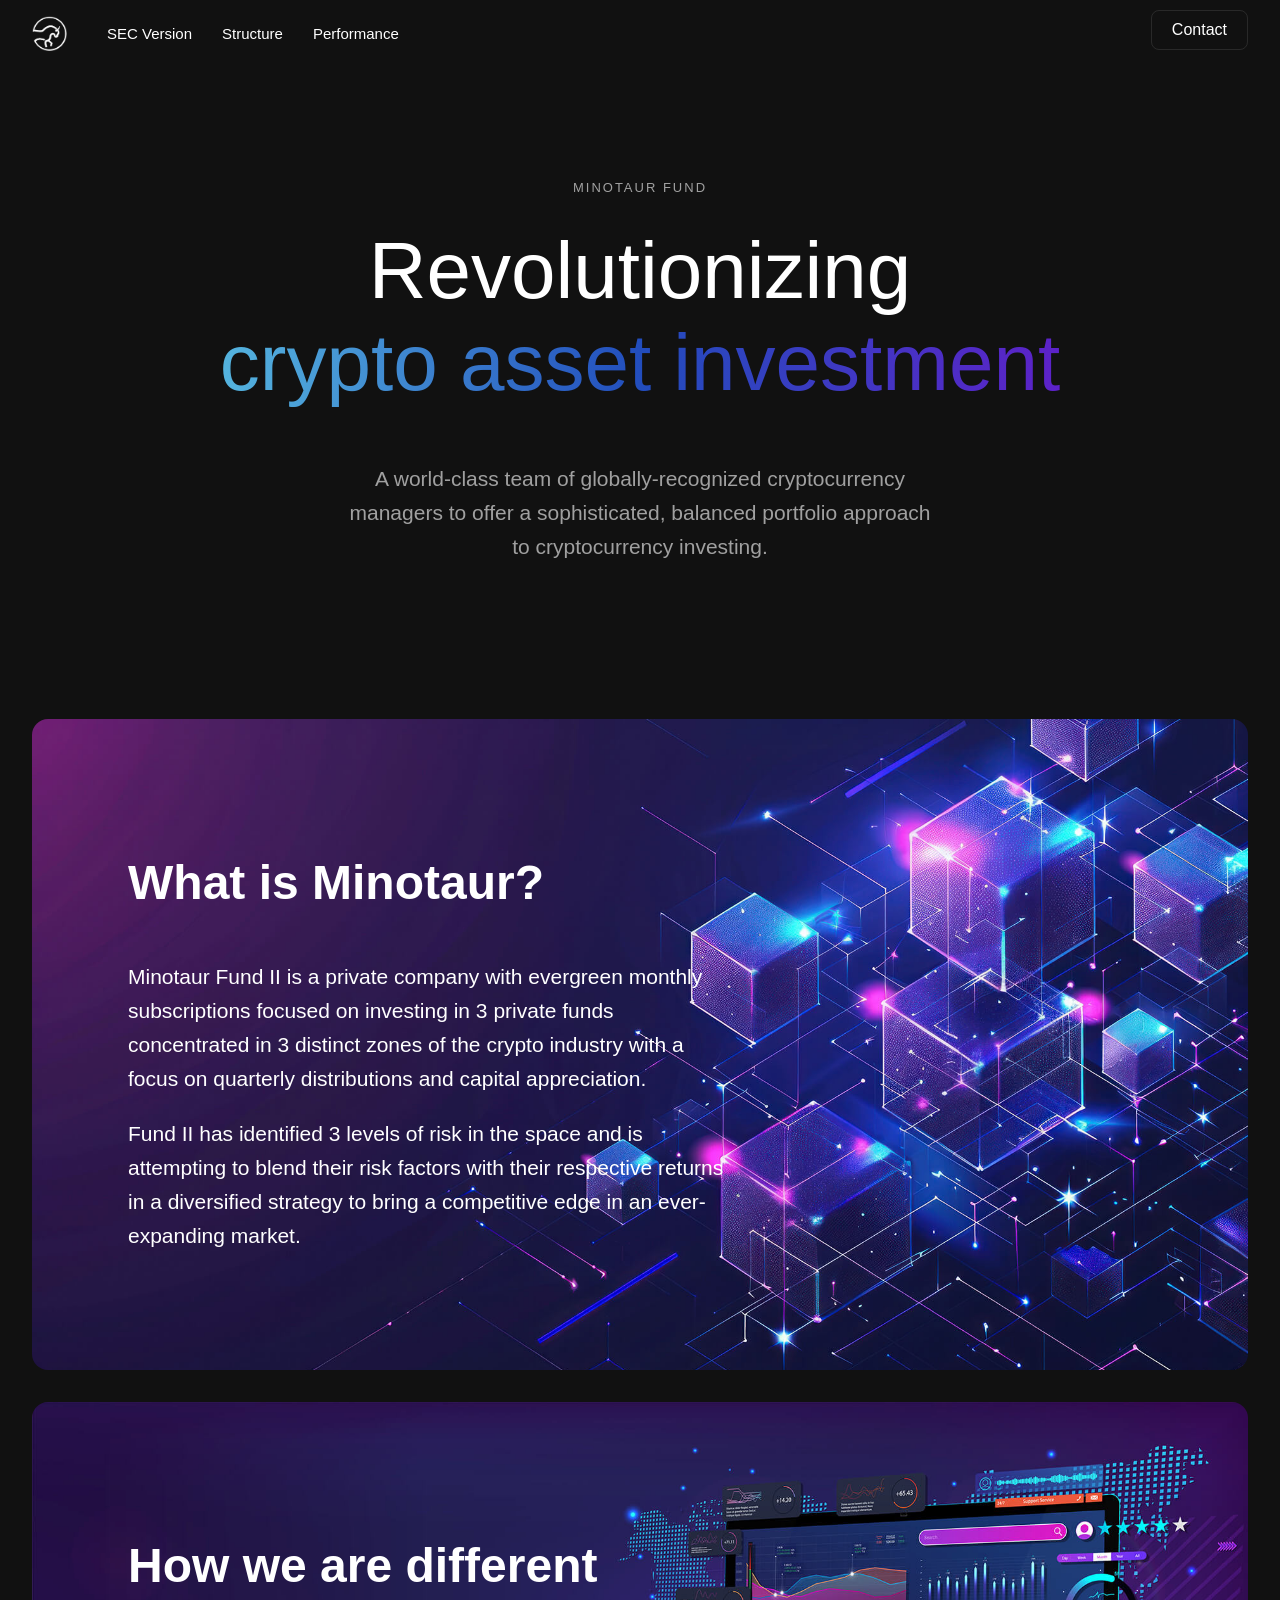
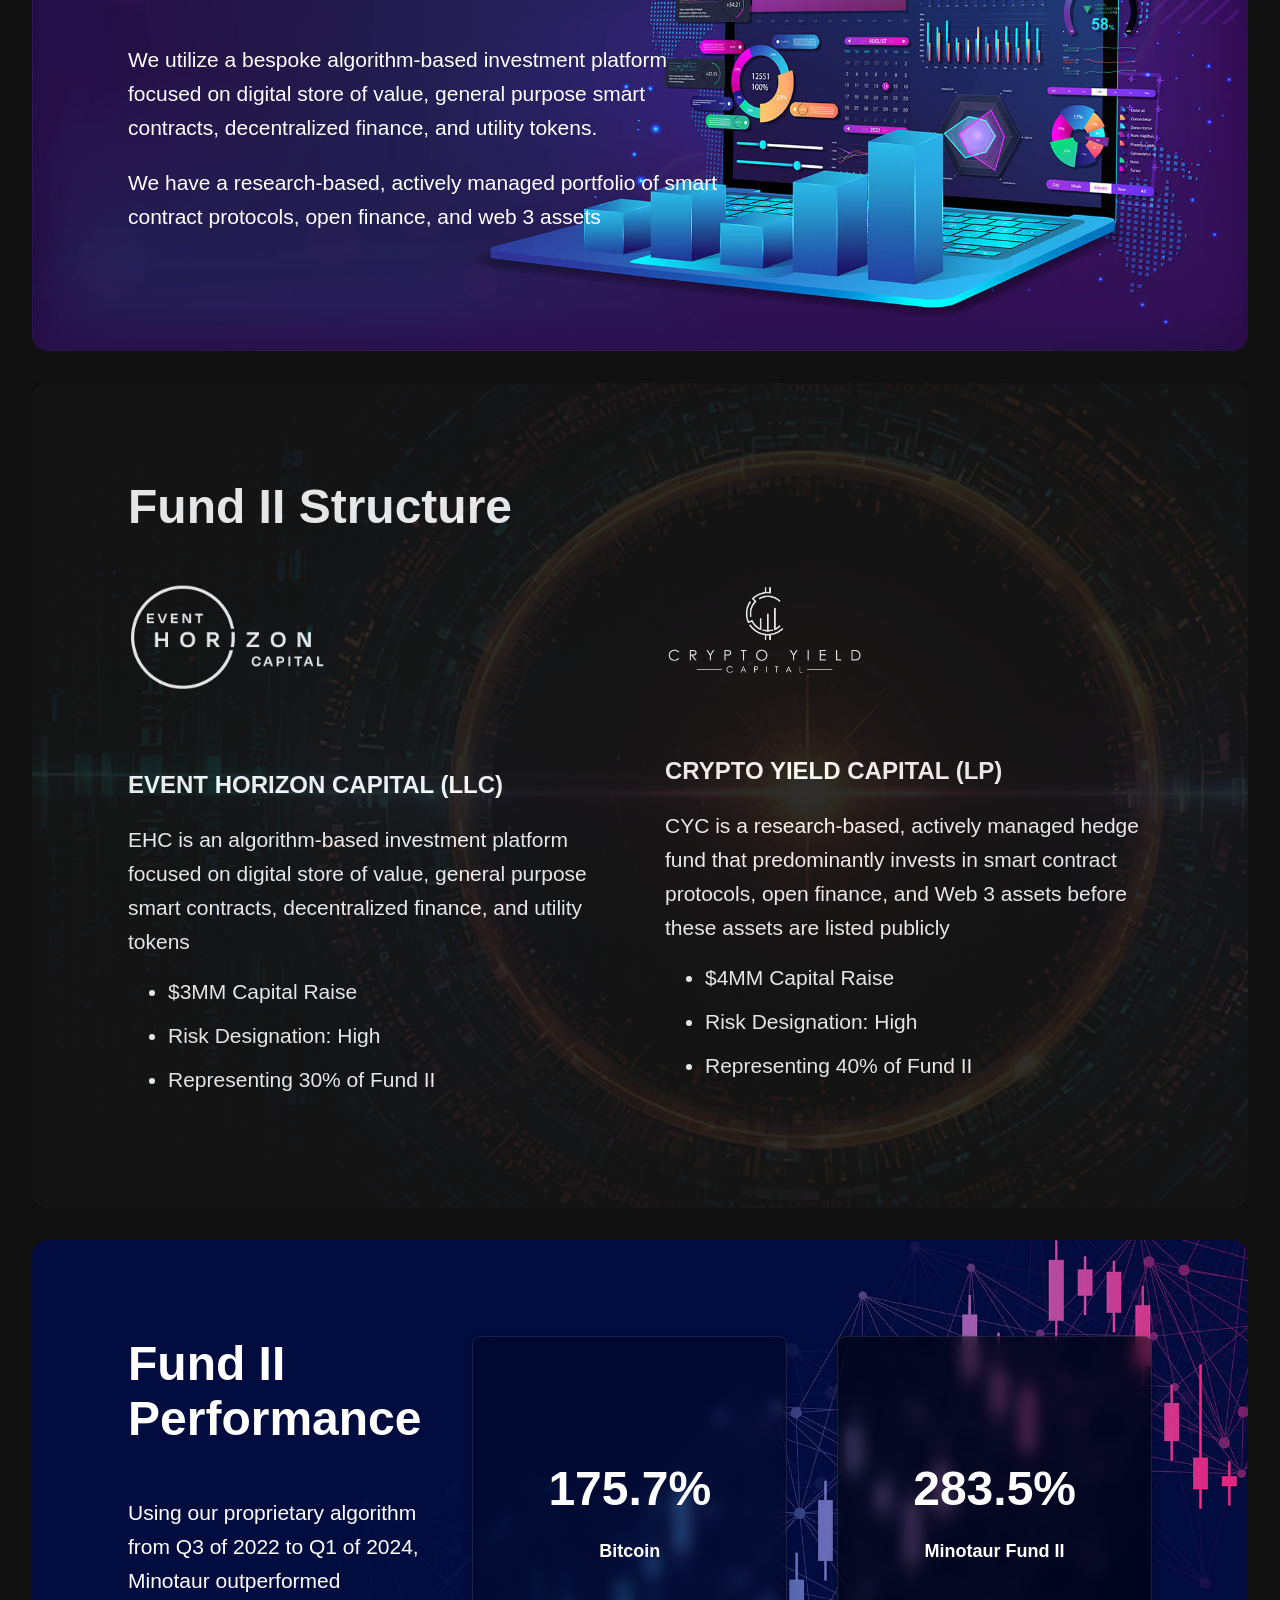
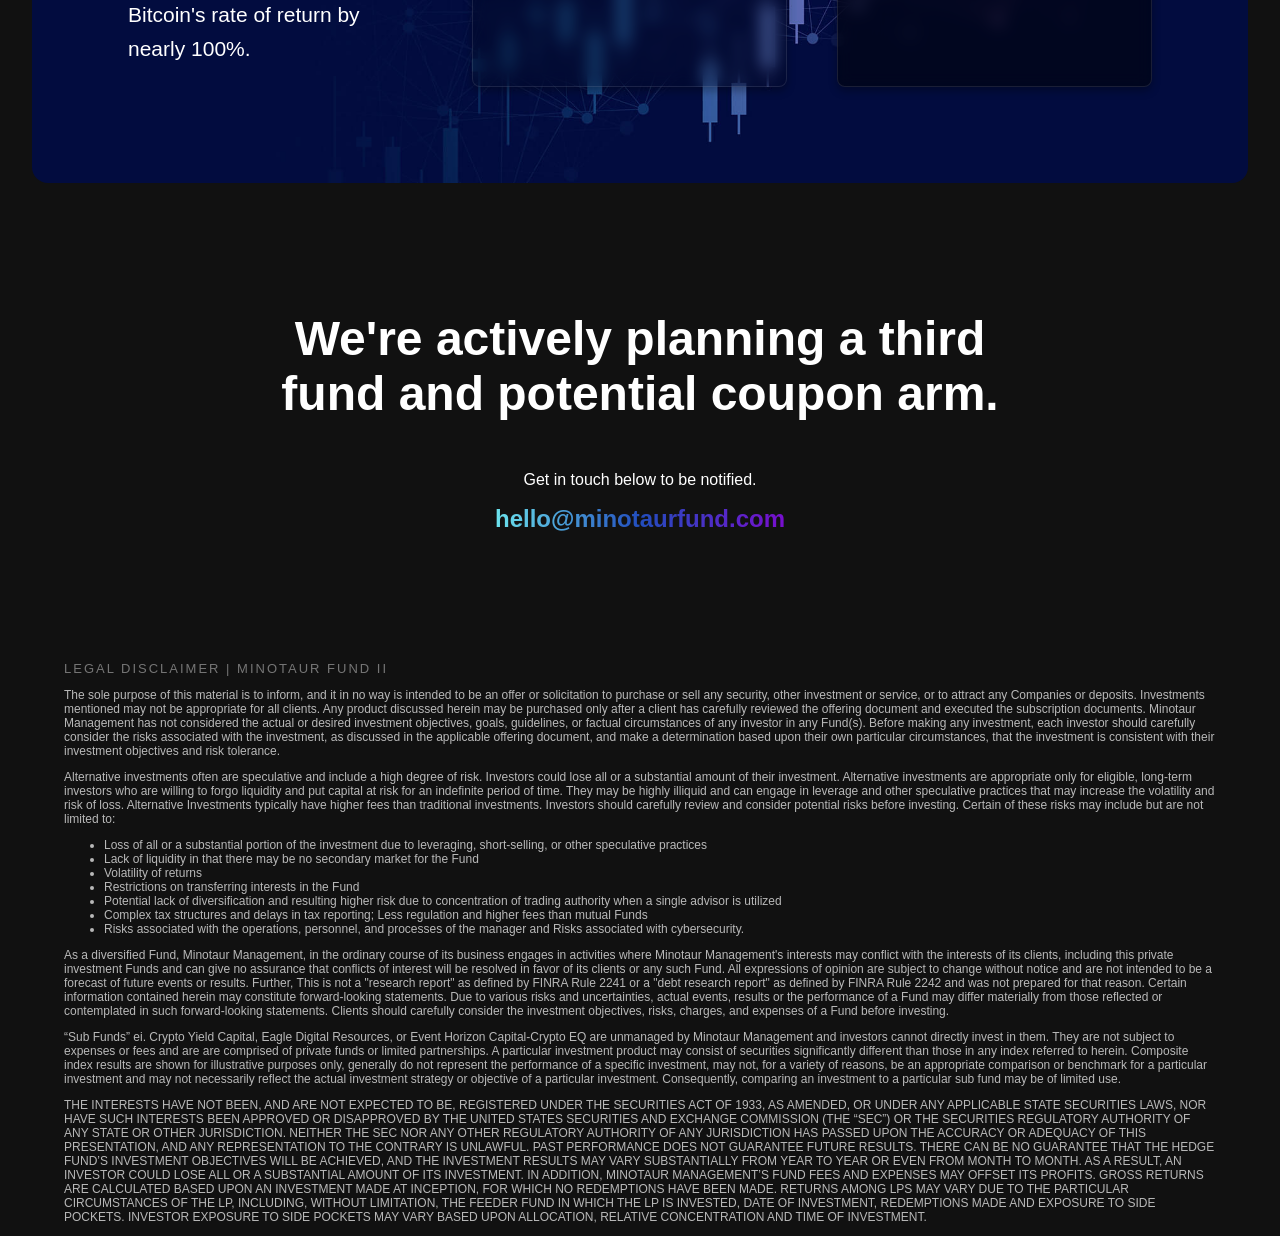
==== index.html @ 483be077 "mobile adjustments" ====
<!DOCTYPE html>
<html lang="en">
<head>
    <meta charset="UTF-8">
    <meta name="viewport" content="width=device-width, initial-scale=1.0">
    <title>Minotaur Fund - Revolutionizing Crypto Asset Investment</title>
    <meta name="description" content="A world-class team of globally-recognized cryptocurrency managers to offer a sophisticated, balanced portfolio approach to cryptocurrency investing.">
    <meta name="keywords" content="minotaur, crypto, investing">
    <meta property="og:title" content="Minotaur Fund II">
    <meta property="og:url" content="https://minotaurfund.com">
    <meta property="og:description" content="A world-class team of globally-recognized cryptocurrency managers to offer a sophisticated, balanced portfolio approach to cryptocurrency investing.">
    <meta property="og:type" content="website">
    
    <link rel="icon" type="image/x-icon" href="img/favicon.png">
    <link rel="stylesheet" href="index.css?v=1.4">
</head>
<body>
    <header>
        <div>
            <nav>
                <img src="img/minotaur-logo.png" alt="Minotaur Crypto Fund" />
                <a href="#" id="sec">SEC Version</a>
                <a href="#structure">Structure</a>
                <a href="#performance">Performance</a>
            </nav>
        </div>
        <div>
            <a class="btn" href="#contact">Contact</a>
        </div> 
    </header>

    <main>
        <div class="h5">Minotaur Fund</div>
        <h1 class="sec-hide">Revolutionizing <span class="grad-text">crypto asset investment</span></h1>
        <p>A world-class team of globally-recognized cryptocurrency managers to offer a sophisticated, balanced portfolio approach to cryptocurrency investing.</p>
    </main>

    <section class="fund box">

        <h2>What is Minotaur?</h2>
        <p>
            Minotaur Fund II is a private company with evergreen monthly subscriptions focused on investing in 3 private funds concentrated in 
            3 distinct zones of the crypto industry with a focus on quarterly distributions and capital appreciation. 
        </p>
        <p>
            Fund II has identified 3 
            levels of risk in the space and is attempting to blend their risk factors with their respective returns in a diversified strategy to 
            bring a competitive edge in an ever-expanding market. 
        </p>

    </section>

    <section class="different box">

        <h2>How we are different</h2>
        <p>
            We utilize a bespoke algorithm-based investment platform focused on digital store of value, general purpose smart contracts, decentralized finance, and utility tokens.
        </p>
        <p>
            We have a research-based, actively managed portfolio of smart contract protocols, open finance, and web 3 assets
        </p>

    </section>

    <a name="structure"></a>

    <section class="structure box">

        <div class="h2">
            Fund II Structure
        </div>

        <div class="grid">

            <blockquote class="horizon">
                <img src="img/event-horizon.png" />
                <h3>EVENT HORIZON CAPITAL (LLC)</h3>
                <p>EHC is an algorithm-based investment platform focused on digital store of value, general purpose smart contracts, decentralized finance, and utility tokens </p>
                <ul>
                    <li>$3MM Capital Raise</li>
                    <li>Risk Designation: High</li>
                    <li>Representing 30% of Fund II</li>
                </ul>
            </blockquote>

            <blockquote class="yield">
                <img src="img/crypto-yield.png" />
                <h3>CRYPTO YIELD CAPITAL (LP)</h3>
                <p>CYC is a research-based, actively managed hedge fund that predominantly invests in smart contract protocols, open finance, and Web 3 assets before these assets are listed publicly </p>
                <ul>
                    <li>$4MM Capital Raise</li>
                    <li>Risk Designation: High</li>
                    <li>Representing 40% of Fund II</li>
                </ul>
            </blockquote>

        </div>

    </section>

    <a name="performance"></a>

    <section class="performance box">

        <div class="flex">

            <div>
                 <div class="h2">Fund II Performance</div>
                <p>Using our proprietary algorithm from Q3 of 2022 to Q1 of 2024, Minotaur outperformed Bitcoin's rate of return by nearly 100%. </p>
            </div>

            <div class="stats">
                <div class="stat">
                    175.7%
                    <span>Bitcoin</span>
                </div>
                <div class="stat minotaur">
                    <strong>283.5%</strong>
                    <span>Minotaur Fund II</span>
                </div>
            </div>

        </div>
        
    </section>

    <a name="contact"></a>

    <section class="contact">
        <div class="h2">We're actively planning a third fund and potential coupon arm.</div>
        <p>Get in touch below to be notified.</p>
        <div class="h3"><span id="email" class="grad-text"></span></div>
    </section>

    <div class="legal">
        <div class="h5">LEGAL DISCLAIMER | MINOTAUR FUND II</div>

        
            <p>The sole purpose of this material is to inform, and it in no way is intended to be an offer or solicitation to purchase or sell any security, 
                other investment or service, or to attract any Companies or deposits. Investments mentioned may not be appropriate for all clients. Any product 
                discussed herein may be purchased only after a client has carefully reviewed the offering document and executed the subscription documents. Minotaur 
                Management has not considered the actual or desired investment objectives, goals, guidelines, or factual circumstances of any investor in any Fund(s). 
                Before making any investment, each investor should carefully consider the risks associated with the investment, as discussed in the applicable offering document, 
                and make a determination based upon their own particular circumstances, that the investment is consistent with their investment objectives and risk tolerance.
            </p>

            <p>Alternative investments often are speculative and include a high degree of risk. Investors could lose all or a substantial amount of their investment. 
                Alternative investments are appropriate only for eligible, long-term investors who are willing to forgo liquidity and put capital at risk for an indefinite 
                period of time. They may be highly illiquid and can engage in leverage and other speculative practices that may increase the volatility and risk of loss. 
                Alternative Investments typically have higher fees than traditional investments. Investors should carefully review and consider potential risks before investing. 
                Certain of these risks may include but are not limited to:
            </p>

            <ul>
                <li>Loss of all or a substantial portion of the investment due to leveraging, short-selling, or other speculative practices</li>
                <li>Lack of liquidity in that there may be no secondary market for the Fund </li>
                <li>Volatility of returns</li>
                <li>Restrictions on transferring interests in the Fund</li>
                <li>Potential lack of diversification and resulting higher risk due to concentration of trading authority when a single advisor is utilized</li>
                <li>Complex tax structures and delays in tax reporting; Less regulation and higher fees than mutual Funds </li>
                <li>Risks associated with the operations, personnel, and processes of the manager and Risks associated with cybersecurity.</li>
            </ul>

            <p>
                As a diversified Fund, Minotaur Management, in the ordinary course of its business engages in activities where Minotaur Management's interests may conflict with the interests of its clients, including this private investment Funds and can give no assurance that conflicts of interest will be resolved in favor of its clients or any such Fund.
                All expressions of opinion are subject to change without notice and are not intended to be a forecast of future events or results. Further, This is not a "research report" as defined by FINRA Rule 2241 or a "debt research report" as defined by FINRA Rule 2242 and was not prepared for that reason. 
                Certain information contained herein may constitute forward-looking statements. Due to various risks and uncertainties, actual events, results or the performance of a Fund may differ materially from those reflected or contemplated in such forward-looking statements. Clients should carefully consider the investment objectives, risks, charges, and expenses of a Fund before investing.
            </p>

            <p>
                “Sub Funds” ei. Crypto Yield Capital, Eagle Digital Resources, or Event Horizon Capital-Crypto EQ are unmanaged by Minotaur Management and investors cannot directly 
                invest in them. They are not subject to expenses or fees and are are comprised of private funds or limited partnerships. A particular investment product may consist 
                of securities significantly different than those in any index referred to herein. Composite index results are shown for illustrative purposes only, generally do not 
                represent the performance of a specific investment, may not, for a variety of reasons, be an appropriate comparison or benchmark for a particular investment and may 
                not necessarily reflect the actual investment strategy or objective of a particular investment. Consequently, comparing an investment to a particular sub fund may be 
                of limited use.
            </p>

            <p>
                THE INTERESTS HAVE NOT BEEN, AND ARE NOT EXPECTED TO BE, REGISTERED UNDER THE SECURITIES ACT OF 1933, AS AMENDED, OR UNDER ANY APPLICABLE STATE SECURITIES LAWS, NOR HAVE SUCH INTERESTS BEEN APPROVED OR DISAPPROVED BY THE UNITED STATES SECURITIES AND EXCHANGE COMMISSION (THE “SEC”) OR THE SECURITIES REGULATORY AUTHORITY OF ANY STATE OR OTHER JURISDICTION. NEITHER THE SEC NOR ANY OTHER REGULATORY AUTHORITY OF ANY JURISDICTION HAS PASSED UPON THE ACCURACY OR ADEQUACY OF THIS PRESENTATION, AND ANY REPRESENTATION TO THE CONTRARY IS UNLAWFUL. 
    PAST PERFORMANCE DOES NOT GUARANTEE FUTURE RESULTS. THERE CAN BE NO GUARANTEE THAT THE HEDGE FUND’S INVESTMENT OBJECTIVES WILL BE ACHIEVED, AND THE INVESTMENT RESULTS MAY VARY SUBSTANTIALLY FROM YEAR TO YEAR OR EVEN FROM MONTH TO MONTH. AS A RESULT, AN INVESTOR COULD LOSE ALL OR A SUBSTANTIAL AMOUNT OF ITS INVESTMENT. IN ADDITION, MINOTAUR MANAGEMENT’S FUND FEES AND EXPENSES MAY OFFSET ITS PROFITS. GROSS RETURNS ARE CALCULATED BASED UPON AN INVESTMENT MADE AT INCEPTION, FOR WHICH NO REDEMPTIONS HAVE BEEN MADE. RETURNS AMONG LPS MAY VARY DUE TO THE PARTICULAR CIRCUMSTANCES OF THE LP, INCLUDING, WITHOUT LIMITATION, THE FEEDER FUND IN WHICH THE LP IS INVESTED, DATE OF INVESTMENT, REDEMPTIONS MADE AND EXPOSURE TO SIDE POCKETS. INVESTOR EXPOSURE TO SIDE POCKETS MAY VARY BASED UPON ALLOCATION, RELATIVE CONCENTRATION AND TIME OF INVESTMENT. 
            </p>


    </div>

<script>
    const u = "hello";
    const d = "minotaurfund";
    const tld = ".com"
    const email = `${u}@${d}${tld}`;
    const emailElement = document.getElementById("email");
    const mailtoLink = document.createElement("a");
    mailtoLink.href = `mailto:${email}`;
    mailtoLink.textContent = email;
    emailElement.appendChild(mailtoLink);

    function loadCSS(filename) {
        const link = document.createElement('link');
        link.rel = 'stylesheet';
        link.type = 'text/css';
        link.href = filename;
        document.head.appendChild(link);
        console.log(`CSS file "${filename}" loaded.`);
    }

    // Attach the function to the link click event
    document.getElementById('sec').addEventListener('click', function(event) {
        event.preventDefault();
        loadCSS('sec.css');
    });

</script>

</body>
</html>
---- index.css ----
html, body {
    overflow-x: hidden;
    padding: 0;
    margin: 0;
    scroll-behavior: smooth;
}

body {
    background: #111;
    font-family: sans-serif;
    font-optical-sizing: auto;
    color: white;
    font-weight: 200;
    transition: all .5s ease-in-out;
}

.sec-hide {
    height: auto;
    transition: all .5s ease-in-out;
}

h1, .h1 {
    font-size: 80px;
    line-height: normal;
}

h2, .h2 {
    font-size: 48px;
    line-height: normal;
    font-weight: bold;
    margin-bottom: 50px;
}

h3, .h3 {
    font-size: 24px;
}

h5, .h5 {
    font-size: 13px;
    text-transform: uppercase;
    letter-spacing: 2px;
    margin-bottom: 10px;
    opacity: .6;
}

a {
    color: white;
}

.grad-text {
    background: -webkit-linear-gradient(180deg, #780ece, #224dbd, #6ce4ee);
    -webkit-background-clip: text;
    -webkit-text-fill-color: transparent;
    overflow: visible;
}

.container {
    max-width: 1200px;
    margin: 0 auto;
}

.box {
    padding: 7.5%;
    background: rgb(23, 23, 23);
    border-radius: 16px;
    margin: 2.5%;
}

.box p {
    font-size: 21px;
    line-height: 34px;
    max-width: 600px;
}

.btn {
    display: inline-block;
    padding: 10px 20px !important;
    border: 1px solid rgba(255,255,255,.1);
    color: white;
    text-decoration: none;
    border-radius: 8px;
    transition: all .5s ease-in-out;
}

.btn:hover {
    background: rgba(0,0,0,.2);
    border: 1px solid rgba(255,255,255,.3)
}

header {
    text-align: center;
    padding: 10px 0 0;
    margin: 0 2.5%;
}

header nav {
    display: flex;
    align-items: center;
    font-size: 15px;
}

header img {
    position: relative;
    width: 35px;
    height: 35px;
    vertical-align: middle;
    margin-right: 25px;
}

header {
    display: flex;
    justify-content: space-between;
}

header a {
    text-decoration: none;
    display: inline-block;
    padding: 15px;
}

/* main */

main {
    padding: 0 25px;
    min-height: 70vh;
    text-align: center;
    display: flex;
    flex-direction: column;
    justify-content: center;
}

main h1 {
    margin-top: 20px;
    font-weight: 200;
    animation: reduceLetterSpacing 2s ease-in forwards;
}

@keyframes reduceLetterSpacing {
  from {
    opacity: 0;
    letter-spacing: 3px; /* Start with wide spacing */
  }
  to {
    opacity: 1;
    letter-spacing: normal; /* End with normal spacing */
  }
}

main h1 span {
    display: block;
    font-weight: 400;
}

main p {
    max-width: 600px;
    margin: 0 auto;
    font-size: 21px;
    line-height: 34px;
    opacity: .6;
}

.fund.box {
    background: url(img/minotaur-crypto.jpg) no-repeat top left;
    background-size: cover;
}

.different.box {
    background: url(img/platform.jpg) no-repeat top left;
    background-size: cover;
}

.structure {
    position: relative;
}

.structure:after {
    content: '';
    display: block;
    opacity: .1;
    position: absolute;
    left: 0;
    top: 0;
    width: 100%;
    height: 100%;
    background: url(img/horizon.jpg) no-repeat top left;
    background-size: cover;
    z-index: 0;
}

.structure .grid {
    display: grid;
    gap: 50px;
    grid-template-columns: 1fr 1fr;
}

.structure ul li {
    font-size: 21px;
    margin-bottom: 20px;
}

.structure img {
    width: 200px;
    height: auto;
    margin-bottom: 50px;
}

blockquote {
    padding: 0;
    margin: 0;
}

.performance.box {
    background: url(img/graph.jpg) no-repeat top left;
    background-size: cover;
}

.performance .flex {
    display: flex;
    gap: 50px;
    justify-content: space-between;
}

.performance .stats {
    display: flex;
    gap: 50px;
}

.performance .stat {
    font-size: 48px;
    font-weight: bold;
    text-align: center;
    backdrop-filter: blur(8px);
    background: rgba(0,0,0,.2);
    border-radius: 8px;
    border: 1px solid rgba(255,255,255,.1);
    box-shadow: 0 4px 8px rgba(0,0,0,.3);
    display: flex;
    flex-direction: column;
    padding: 25px 75px;
    justify-content: center;
    align-items: center;
}

.performance .stat.minotaur {
    background: rgba(0,0,0,.5);
}

.performance .stat span {
    display: block;
    font-size: 18px;
    margin-top: 25px;
}

thead {
    background: rgba(255,255,255,.2);
    font-size: 12px;
}

td {
    padding-bottom: 5px !important;
}

tr.fund td {
    background: #f6d686;
    color: black;
}

tr.mino td {
    background: #f5c243;
    color: black;
    font-weight: bold;
}

.contact {
    max-width: 800px;
    margin: 10% auto;
    text-align: center;
}

.contact a {
    text-decoration: none;
    font-weight: bold;
}

.legal {
    font-size: 12px;
    margin: 0 5%;
    opacity: .7;
}

@media (max-width: 1000px) {
    h2, .h2 {
        font-size: 32px;
        margin-bottom: 25px;
    }
    .box p, .box p {
        font-size: 18px;
        line-height: 26px;
    }
    header {
        margin: 0 15px;
    }
    header img {
        margin-right: 15px;
    }
    nav a {
        display: none;
    }
    nav a#sec {
        display: inline-block;
    }
    main h1 {
        font-size: 48px;
        line-height: 50px;
    }
    main p {
        font-size: 17px;
        line-height: 24px;;
    }
    .box {
        background-position: 30% center !important;
    }
    .box h2 {
        margin-top: 10px;
    }
    .structure .grid {
        gap: 50px;
        grid-template-columns: 1fr;
    }
    .structure img {
        margin-bottom: 25px;
        width: 150px;
    }
    .structure ul li {
        font-size: 16px;
        margin-bottom: 15px;
    }
    .performance .flex {
        flex-direction: column;
    }
    .performance .flex .stats {
        flex-direction: column;
    }
    .legal {
        margin-top: 100px;
    }
}
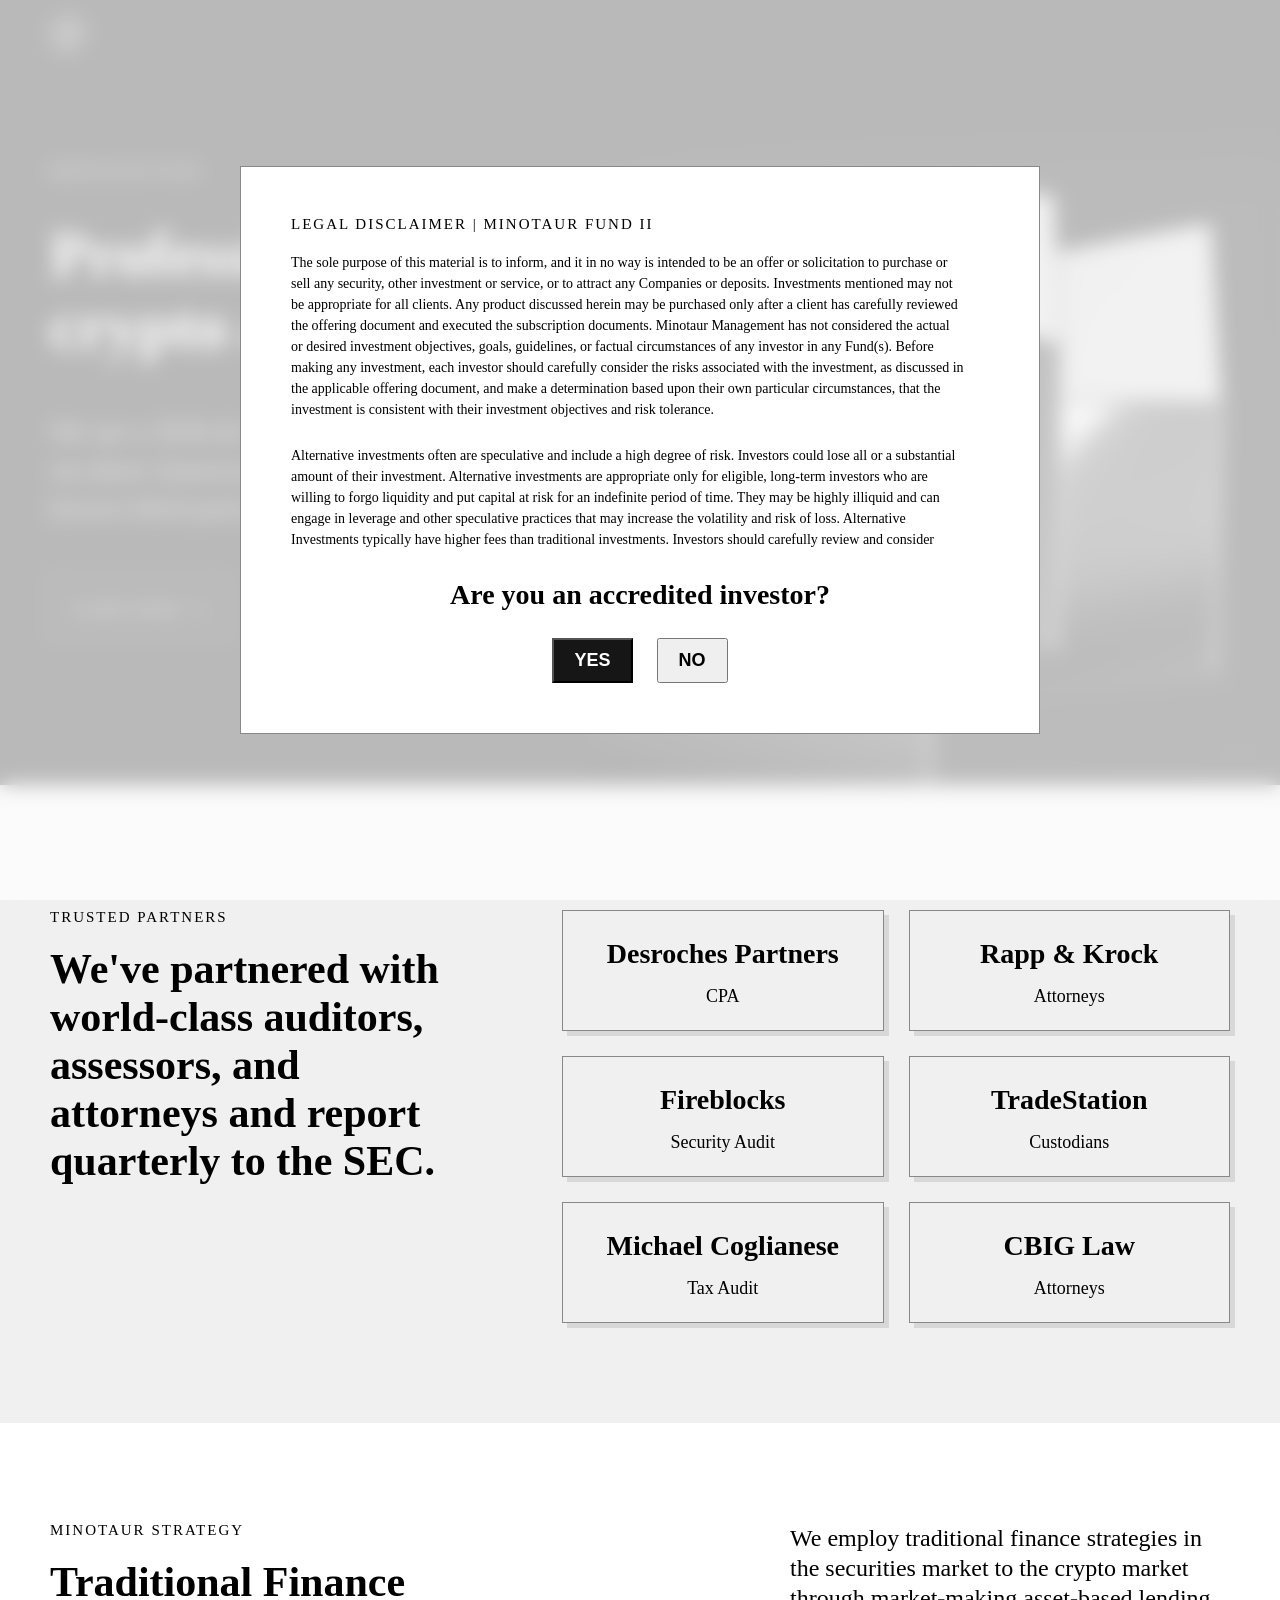
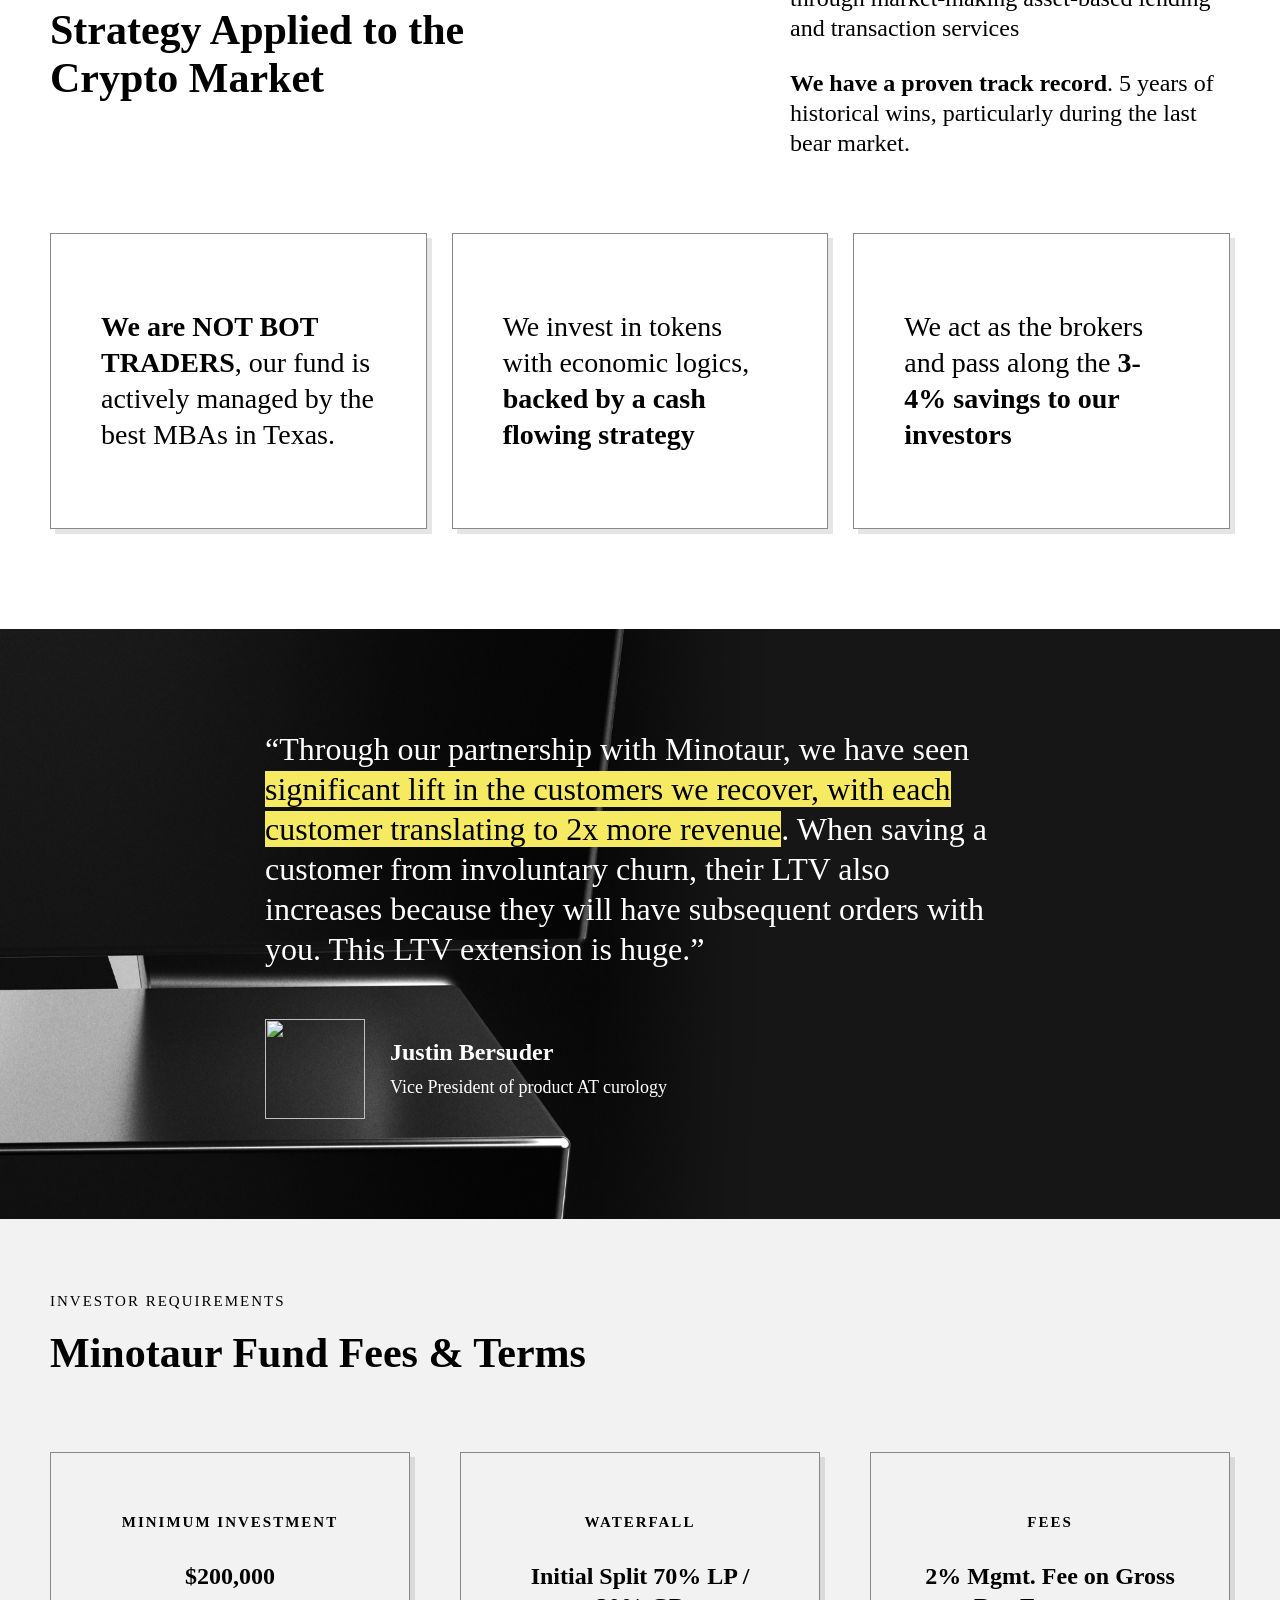
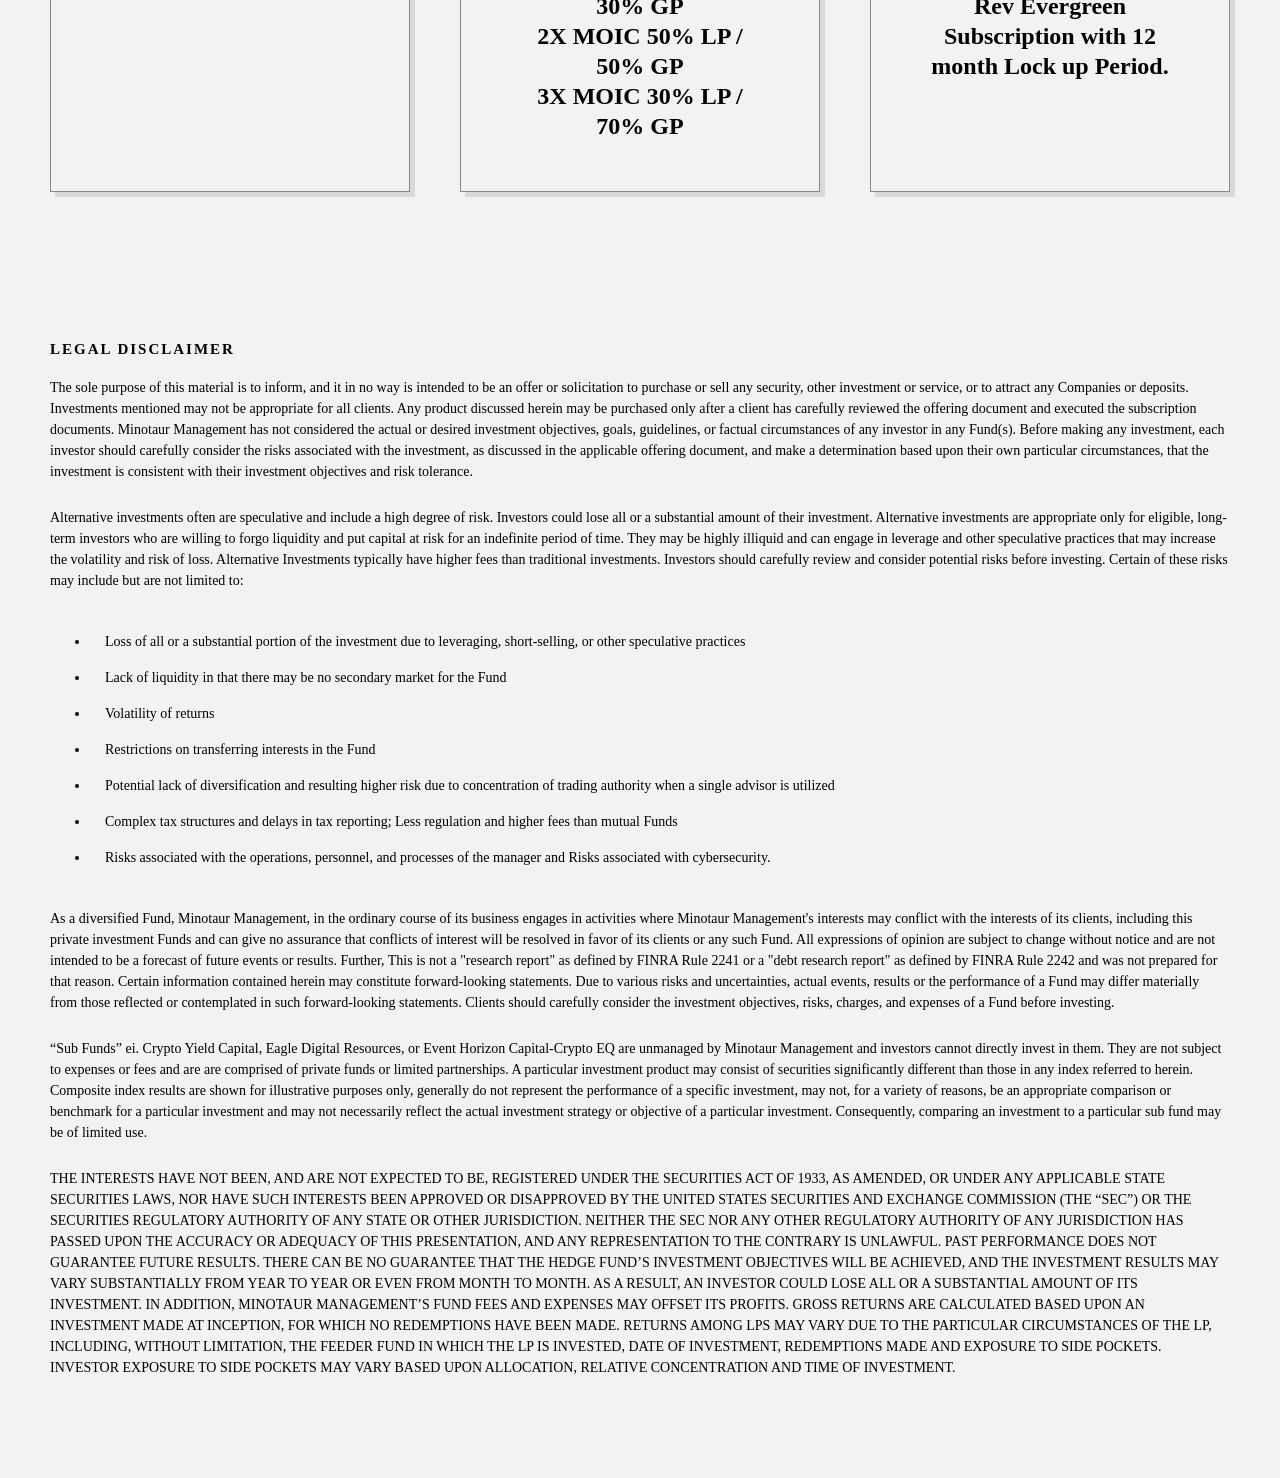
==== commit 912650d3: "updated more sophisticated version" ====
--- a/index.html
+++ b/index.html
@@ -1,5 +1,5 @@
 <!DOCTYPE html>
-<html lang="en">
+<html lang="en" id="html">
 <head>
     <meta charset="UTF-8">
     <meta name="viewport" content="width=device-width, initial-scale=1.0">
@@ -12,205 +12,271 @@
     <meta property="og:type" content="website">
     
     <link rel="icon" type="image/x-icon" href="img/favicon.png">
-    <link rel="stylesheet" href="index.css?v=1.4">
+    <link rel="stylesheet" href="css/index.css?v=1.4">
 </head>
 <body>
+
+    <div id="modal">
+        <div class="container">
+            <div class="h5">LEGAL DISCLAIMER | MINOTAUR FUND II</div>
+
+            <div class="legal">
+                   
+                <p>The sole purpose of this material is to inform, and it in no way is intended to be an offer or solicitation to purchase or sell any security, 
+                    other investment or service, or to attract any Companies or deposits. Investments mentioned may not be appropriate for all clients. Any product 
+                    discussed herein may be purchased only after a client has carefully reviewed the offering document and executed the subscription documents. Minotaur 
+                    Management has not considered the actual or desired investment objectives, goals, guidelines, or factual circumstances of any investor in any Fund(s). 
+                    Before making any investment, each investor should carefully consider the risks associated with the investment, as discussed in the applicable offering document, 
+                    and make a determination based upon their own particular circumstances, that the investment is consistent with their investment objectives and risk tolerance.
+                </p>
+
+                <p>Alternative investments often are speculative and include a high degree of risk. Investors could lose all or a substantial amount of their investment. 
+                    Alternative investments are appropriate only for eligible, long-term investors who are willing to forgo liquidity and put capital at risk for an indefinite 
+                    period of time. They may be highly illiquid and can engage in leverage and other speculative practices that may increase the volatility and risk of loss. 
+                    Alternative Investments typically have higher fees than traditional investments. Investors should carefully review and consider potential risks before investing. 
+                    Certain of these risks may include but are not limited to:
+                </p>
+
+                <ul>
+                    <li>Loss of all or a substantial portion of the investment due to leveraging, short-selling, or other speculative practices</li>
+                    <li>Lack of liquidity in that there may be no secondary market for the Fund </li>
+                    <li>Volatility of returns</li>
+                    <li>Restrictions on transferring interests in the Fund</li>
+                    <li>Potential lack of diversification and resulting higher risk due to concentration of trading authority when a single advisor is utilized</li>
+                    <li>Complex tax structures and delays in tax reporting; Less regulation and higher fees than mutual Funds </li>
+                    <li>Risks associated with the operations, personnel, and processes of the manager and Risks associated with cybersecurity.</li>
+                </ul>
+
+                <p>
+                    As a diversified Fund, Minotaur Management, in the ordinary course of its business engages in activities where Minotaur Management's interests may conflict with the interests of its clients, including this private investment Funds and can give no assurance that conflicts of interest will be resolved in favor of its clients or any such Fund.
+                    All expressions of opinion are subject to change without notice and are not intended to be a forecast of future events or results. Further, This is not a "research report" as defined by FINRA Rule 2241 or a "debt research report" as defined by FINRA Rule 2242 and was not prepared for that reason. 
+                    Certain information contained herein may constitute forward-looking statements. Due to various risks and uncertainties, actual events, results or the performance of a Fund may differ materially from those reflected or contemplated in such forward-looking statements. Clients should carefully consider the investment objectives, risks, charges, and expenses of a Fund before investing.
+                </p>
+
+                <p>
+                    “Sub Funds” ei. Crypto Yield Capital, Eagle Digital Resources, or Event Horizon Capital-Crypto EQ are unmanaged by Minotaur Management and investors cannot directly 
+                    invest in them. They are not subject to expenses or fees and are are comprised of private funds or limited partnerships. A particular investment product may consist 
+                    of securities significantly different than those in any index referred to herein. Composite index results are shown for illustrative purposes only, generally do not 
+                    represent the performance of a specific investment, may not, for a variety of reasons, be an appropriate comparison or benchmark for a particular investment and may 
+                    not necessarily reflect the actual investment strategy or objective of a particular investment. Consequently, comparing an investment to a particular sub fund may be 
+                    of limited use.
+                </p>
+
+                <p>
+                    THE INTERESTS HAVE NOT BEEN, AND ARE NOT EXPECTED TO BE, REGISTERED UNDER THE SECURITIES ACT OF 1933, AS AMENDED, OR UNDER ANY APPLICABLE STATE SECURITIES LAWS, NOR HAVE SUCH INTERESTS BEEN APPROVED OR DISAPPROVED BY THE UNITED STATES SECURITIES AND EXCHANGE COMMISSION (THE “SEC”) OR THE SECURITIES REGULATORY AUTHORITY OF ANY STATE OR OTHER JURISDICTION. NEITHER THE SEC NOR ANY OTHER REGULATORY AUTHORITY OF ANY JURISDICTION HAS PASSED UPON THE ACCURACY OR ADEQUACY OF THIS PRESENTATION, AND ANY REPRESENTATION TO THE CONTRARY IS UNLAWFUL. 
+        PAST PERFORMANCE DOES NOT GUARANTEE FUTURE RESULTS. THERE CAN BE NO GUARANTEE THAT THE HEDGE FUND’S INVESTMENT OBJECTIVES WILL BE ACHIEVED, AND THE INVESTMENT RESULTS MAY VARY SUBSTANTIALLY FROM YEAR TO YEAR OR EVEN FROM MONTH TO MONTH. AS A RESULT, AN INVESTOR COULD LOSE ALL OR A SUBSTANTIAL AMOUNT OF ITS INVESTMENT. IN ADDITION, MINOTAUR MANAGEMENT’S FUND FEES AND EXPENSES MAY OFFSET ITS PROFITS. GROSS RETURNS ARE CALCULATED BASED UPON AN INVESTMENT MADE AT INCEPTION, FOR WHICH NO REDEMPTIONS HAVE BEEN MADE. RETURNS AMONG LPS MAY VARY DUE TO THE PARTICULAR CIRCUMSTANCES OF THE LP, INCLUDING, WITHOUT LIMITATION, THE FEEDER FUND IN WHICH THE LP IS INVESTED, DATE OF INVESTMENT, REDEMPTIONS MADE AND EXPOSURE TO SIDE POCKETS. INVESTOR EXPOSURE TO SIDE POCKETS MAY VARY BASED UPON ALLOCATION, RELATIVE CONCENTRATION AND TIME OF INVESTMENT. 
+                </p>
+
+            </div>
+
+            <div class="h3">Are you an accredited investor?</div>
+            
+            <div class="buttons">
+                <button id="confirm">Yes</button>
+                <button id="deny">No</button>
+            </div>
+        </div>
+        
+    </div>
+
     <header>
         <div>
             <nav>
                 <img src="img/minotaur-logo.png" alt="Minotaur Crypto Fund" />
-                <a href="#" id="sec">SEC Version</a>
-                <a href="#structure">Structure</a>
-                <a href="#performance">Performance</a>
             </nav>
         </div>
         <div>
-            <a class="btn" href="#contact">Contact</a>
+            <!-- <a class="btn" href="#contact">Contact</a> -->
         </div> 
     </header>
 
     <main>
         <div class="h5">Minotaur Fund</div>
-        <h1 class="sec-hide">Revolutionizing <span class="grad-text">crypto asset investment</span></h1>
-        <p>A world-class team of globally-recognized cryptocurrency managers to offer a sophisticated, balanced portfolio approach to cryptocurrency investing.</p>
+        <h1 class="sec-hide">Professional &amp; responsible crypto asset investment</h1>
+        <p>We are a 503b &amp; 504c SEC-registered fund custodianed by on-shore American MBAs using American Banks and well-known third party CPAs &amp; attorneys.</p>
+    
+        <p><a href="#more" class="btn">Learn more &#8600;</a></p>
     </main>
 
-    <section class="fund box">
-
-        <h2>What is Minotaur?</h2>
-        <p>
-            Minotaur Fund II is a private company with evergreen monthly subscriptions focused on investing in 3 private funds concentrated in 
-            3 distinct zones of the crypto industry with a focus on quarterly distributions and capital appreciation. 
-        </p>
-        <p>
-            Fund II has identified 3 
-            levels of risk in the space and is attempting to blend their risk factors with their respective returns in a diversified strategy to 
-            bring a competitive edge in an ever-expanding market. 
-        </p>
-
-    </section>
-
-    <section class="different box">
-
-        <h2>How we are different</h2>
-        <p>
-            We utilize a bespoke algorithm-based investment platform focused on digital store of value, general purpose smart contracts, decentralized finance, and utility tokens.
-        </p>
-        <p>
-            We have a research-based, actively managed portfolio of smart contract protocols, open finance, and web 3 assets
-        </p>
-
-    </section>
-
-    <a name="structure"></a>
-
-    <section class="structure box">
-
-        <div class="h2">
-            Fund II Structure
+    <a name="more"></a>
+
+    <section class="partners">
+
+        <div>
+            <div class="h5">Trusted Partners</div>
+            <h2>We've partnered with world-class auditors, assessors, and attorneys and report quarterly to the SEC.</h2>
         </div>
 
         <div class="grid">
-
-            <blockquote class="horizon">
-                <img src="img/event-horizon.png" />
-                <h3>EVENT HORIZON CAPITAL (LLC)</h3>
-                <p>EHC is an algorithm-based investment platform focused on digital store of value, general purpose smart contracts, decentralized finance, and utility tokens </p>
+            <div class="partner wait">
+                <div class="inner">
+                    <h3>Desroches Partners</h3>
+                    <span>CPA</span>
+                </div>
+            </div>
+            <div class="partner wait">
+                <div class="inner">
+                    <h3>Rapp &amp; Krock</h3>
+                    <span>Attorneys</span>
+                </div>
+            </div>
+            <div class="partner wait">
+                <div class="inner">
+                    <h3>Fireblocks</h3>
+                    <span>Security Audit</span>
+                </div>
+            </div>
+            <div class="partner wait">
+                <div class="inner">
+                    <h3>TradeStation</h3>
+                    <span>Custodians</span>
+                </div>
+            </div>
+            <div class="partner wait">
+                <div class="inner">
+                    <h3>Michael Coglianese</h3>
+                    <span>Tax Audit</span>
+                </div>
+            </div>
+            <div class="partner wait">
+                <div class="inner">
+                    <h3>CBIG Law</h3>
+                    <span>Attorneys</span>
+                </div>
+            </div>
+        </div>
+
+    </section>
+
+    <section class="different">
+
+        <div>
+            <div>
+                <div class="h5">Minotaur Strategy</div>
+                <h2>Traditional Finance Strategy Applied to the Crypto Market</h2>
+            </div>
+            
+            <div>
+                <p>We employ traditional finance strategies in the securities market to the crypto market through market-making asset-based lending and transaction services</p>
+                <p><strong>We have a proven track record</strong>. 5 years of historical wins, particularly during the last bear market.</p>
+            </div>
+            
+        </div>
+        
+        <div class="sausage">
+            <div class="wait">
+                <strong>We are NOT BOT TRADERS</strong>, our fund is actively managed by the best MBAs in Texas.
+            </div>
+            <div class="wait">
+                We invest in tokens with economic logics, <strong>backed by a cash flowing strategy</strong>
+            </div>
+            <div class="wait">
+                We act as the brokers and pass along the <strong>3-4% savings to our investors</strong>
+            </div>
+        </div>
+
+    </section>
+
+    <section class="quote">
+        <div>
+            “Through our partnership with Minotaur, we have seen <span>significant lift in the customers we recover, with each customer translating 
+            to 2x more revenue</span>. When saving a customer from involuntary churn, their LTV also increases because they will have subsequent 
+            orders with you. This LTV extension is huge.”
+        </div>
+
+        <div class="author">
+            <img loading="lazy" width="70" alt="" class="img" src="https://cdn.prod.website-files.com/6570760e6e7b5aa59f8f2452/6582d87b9c585878734cff6b_ava2.avif">
+            <div class="text">
+                <p class="name">
+                    Justin Bersuder
+                </p>
+                <p class="title">
+                    Vice President of product AT curology
+                </p>
+            </div>
+        </div>
+
+    </section>
+
+    <section class="mechanics">
+        <div class="h5">Investor Requirements</div>
+        <div class="h2">Minotaur Fund Fees &amp; Terms</div>
+
+        <div class="grid">
+            <div>
+                <h4 class="h5">Minimum Investment</h4>
+                <p><strong>$200,000</strong></p>
+            </div>
+            <div>
+                <h4 class="h5">Waterfall</h4>
+                <p>
+                    <strong>Initial Split 70% LP / 30% GP</strong><br />
+                    <strong>2X MOIC 50% LP / 50% GP</strong><br />
+                    <strong>3X MOIC 30% LP / 70% GP</strong>
+                </p>
+            </div>
+            <div>
+                <h4 class="h5">Fees</h4>
+                <p>
+                    <strong>2% Mgmt. Fee on Gross Rev</strong>
+                    <strong>Evergreen Subscription with 12 month Lock up Period.</strong>
+                </p>
+            </div>
+        </div>
+    </section>
+
+    <section class="footer">
+
+        <h5>Legal Disclaimer</h5>
+                   
+                <p>The sole purpose of this material is to inform, and it in no way is intended to be an offer or solicitation to purchase or sell any security, 
+                    other investment or service, or to attract any Companies or deposits. Investments mentioned may not be appropriate for all clients. Any product 
+                    discussed herein may be purchased only after a client has carefully reviewed the offering document and executed the subscription documents. Minotaur 
+                    Management has not considered the actual or desired investment objectives, goals, guidelines, or factual circumstances of any investor in any Fund(s). 
+                    Before making any investment, each investor should carefully consider the risks associated with the investment, as discussed in the applicable offering document, 
+                    and make a determination based upon their own particular circumstances, that the investment is consistent with their investment objectives and risk tolerance.
+                </p>
+
+                <p>Alternative investments often are speculative and include a high degree of risk. Investors could lose all or a substantial amount of their investment. 
+                    Alternative investments are appropriate only for eligible, long-term investors who are willing to forgo liquidity and put capital at risk for an indefinite 
+                    period of time. They may be highly illiquid and can engage in leverage and other speculative practices that may increase the volatility and risk of loss. 
+                    Alternative Investments typically have higher fees than traditional investments. Investors should carefully review and consider potential risks before investing. 
+                    Certain of these risks may include but are not limited to:
+                </p>
+
                 <ul>
-                    <li>$3MM Capital Raise</li>
-                    <li>Risk Designation: High</li>
-                    <li>Representing 30% of Fund II</li>
+                    <li>Loss of all or a substantial portion of the investment due to leveraging, short-selling, or other speculative practices</li>
+                    <li>Lack of liquidity in that there may be no secondary market for the Fund </li>
+                    <li>Volatility of returns</li>
+                    <li>Restrictions on transferring interests in the Fund</li>
+                    <li>Potential lack of diversification and resulting higher risk due to concentration of trading authority when a single advisor is utilized</li>
+                    <li>Complex tax structures and delays in tax reporting; Less regulation and higher fees than mutual Funds </li>
+                    <li>Risks associated with the operations, personnel, and processes of the manager and Risks associated with cybersecurity.</li>
                 </ul>
-            </blockquote>
-
-            <blockquote class="yield">
-                <img src="img/crypto-yield.png" />
-                <h3>CRYPTO YIELD CAPITAL (LP)</h3>
-                <p>CYC is a research-based, actively managed hedge fund that predominantly invests in smart contract protocols, open finance, and Web 3 assets before these assets are listed publicly </p>
-                <ul>
-                    <li>$4MM Capital Raise</li>
-                    <li>Risk Designation: High</li>
-                    <li>Representing 40% of Fund II</li>
-                </ul>
-            </blockquote>
-
-        </div>
-
-    </section>
-
-    <a name="performance"></a>
-
-    <section class="performance box">
-
-        <div class="flex">
-
-            <div>
-                 <div class="h2">Fund II Performance</div>
-                <p>Using our proprietary algorithm from Q3 of 2022 to Q1 of 2024, Minotaur outperformed Bitcoin's rate of return by nearly 100%. </p>
-            </div>
-
-            <div class="stats">
-                <div class="stat">
-                    175.7%
-                    <span>Bitcoin</span>
-                </div>
-                <div class="stat minotaur">
-                    <strong>283.5%</strong>
-                    <span>Minotaur Fund II</span>
-                </div>
-            </div>
-
-        </div>
-        
-    </section>
-
-    <a name="contact"></a>
-
-    <section class="contact">
-        <div class="h2">We're actively planning a third fund and potential coupon arm.</div>
-        <p>Get in touch below to be notified.</p>
-        <div class="h3"><span id="email" class="grad-text"></span></div>
-    </section>
-
-    <div class="legal">
-        <div class="h5">LEGAL DISCLAIMER | MINOTAUR FUND II</div>
-
-        
-            <p>The sole purpose of this material is to inform, and it in no way is intended to be an offer or solicitation to purchase or sell any security, 
-                other investment or service, or to attract any Companies or deposits. Investments mentioned may not be appropriate for all clients. Any product 
-                discussed herein may be purchased only after a client has carefully reviewed the offering document and executed the subscription documents. Minotaur 
-                Management has not considered the actual or desired investment objectives, goals, guidelines, or factual circumstances of any investor in any Fund(s). 
-                Before making any investment, each investor should carefully consider the risks associated with the investment, as discussed in the applicable offering document, 
-                and make a determination based upon their own particular circumstances, that the investment is consistent with their investment objectives and risk tolerance.
-            </p>
-
-            <p>Alternative investments often are speculative and include a high degree of risk. Investors could lose all or a substantial amount of their investment. 
-                Alternative investments are appropriate only for eligible, long-term investors who are willing to forgo liquidity and put capital at risk for an indefinite 
-                period of time. They may be highly illiquid and can engage in leverage and other speculative practices that may increase the volatility and risk of loss. 
-                Alternative Investments typically have higher fees than traditional investments. Investors should carefully review and consider potential risks before investing. 
-                Certain of these risks may include but are not limited to:
-            </p>
-
-            <ul>
-                <li>Loss of all or a substantial portion of the investment due to leveraging, short-selling, or other speculative practices</li>
-                <li>Lack of liquidity in that there may be no secondary market for the Fund </li>
-                <li>Volatility of returns</li>
-                <li>Restrictions on transferring interests in the Fund</li>
-                <li>Potential lack of diversification and resulting higher risk due to concentration of trading authority when a single advisor is utilized</li>
-                <li>Complex tax structures and delays in tax reporting; Less regulation and higher fees than mutual Funds </li>
-                <li>Risks associated with the operations, personnel, and processes of the manager and Risks associated with cybersecurity.</li>
-            </ul>
-
-            <p>
-                As a diversified Fund, Minotaur Management, in the ordinary course of its business engages in activities where Minotaur Management's interests may conflict with the interests of its clients, including this private investment Funds and can give no assurance that conflicts of interest will be resolved in favor of its clients or any such Fund.
-                All expressions of opinion are subject to change without notice and are not intended to be a forecast of future events or results. Further, This is not a "research report" as defined by FINRA Rule 2241 or a "debt research report" as defined by FINRA Rule 2242 and was not prepared for that reason. 
-                Certain information contained herein may constitute forward-looking statements. Due to various risks and uncertainties, actual events, results or the performance of a Fund may differ materially from those reflected or contemplated in such forward-looking statements. Clients should carefully consider the investment objectives, risks, charges, and expenses of a Fund before investing.
-            </p>
-
-            <p>
-                “Sub Funds” ei. Crypto Yield Capital, Eagle Digital Resources, or Event Horizon Capital-Crypto EQ are unmanaged by Minotaur Management and investors cannot directly 
-                invest in them. They are not subject to expenses or fees and are are comprised of private funds or limited partnerships. A particular investment product may consist 
-                of securities significantly different than those in any index referred to herein. Composite index results are shown for illustrative purposes only, generally do not 
-                represent the performance of a specific investment, may not, for a variety of reasons, be an appropriate comparison or benchmark for a particular investment and may 
-                not necessarily reflect the actual investment strategy or objective of a particular investment. Consequently, comparing an investment to a particular sub fund may be 
-                of limited use.
-            </p>
-
-            <p>
-                THE INTERESTS HAVE NOT BEEN, AND ARE NOT EXPECTED TO BE, REGISTERED UNDER THE SECURITIES ACT OF 1933, AS AMENDED, OR UNDER ANY APPLICABLE STATE SECURITIES LAWS, NOR HAVE SUCH INTERESTS BEEN APPROVED OR DISAPPROVED BY THE UNITED STATES SECURITIES AND EXCHANGE COMMISSION (THE “SEC”) OR THE SECURITIES REGULATORY AUTHORITY OF ANY STATE OR OTHER JURISDICTION. NEITHER THE SEC NOR ANY OTHER REGULATORY AUTHORITY OF ANY JURISDICTION HAS PASSED UPON THE ACCURACY OR ADEQUACY OF THIS PRESENTATION, AND ANY REPRESENTATION TO THE CONTRARY IS UNLAWFUL. 
-    PAST PERFORMANCE DOES NOT GUARANTEE FUTURE RESULTS. THERE CAN BE NO GUARANTEE THAT THE HEDGE FUND’S INVESTMENT OBJECTIVES WILL BE ACHIEVED, AND THE INVESTMENT RESULTS MAY VARY SUBSTANTIALLY FROM YEAR TO YEAR OR EVEN FROM MONTH TO MONTH. AS A RESULT, AN INVESTOR COULD LOSE ALL OR A SUBSTANTIAL AMOUNT OF ITS INVESTMENT. IN ADDITION, MINOTAUR MANAGEMENT’S FUND FEES AND EXPENSES MAY OFFSET ITS PROFITS. GROSS RETURNS ARE CALCULATED BASED UPON AN INVESTMENT MADE AT INCEPTION, FOR WHICH NO REDEMPTIONS HAVE BEEN MADE. RETURNS AMONG LPS MAY VARY DUE TO THE PARTICULAR CIRCUMSTANCES OF THE LP, INCLUDING, WITHOUT LIMITATION, THE FEEDER FUND IN WHICH THE LP IS INVESTED, DATE OF INVESTMENT, REDEMPTIONS MADE AND EXPOSURE TO SIDE POCKETS. INVESTOR EXPOSURE TO SIDE POCKETS MAY VARY BASED UPON ALLOCATION, RELATIVE CONCENTRATION AND TIME OF INVESTMENT. 
-            </p>
-
-
-    </div>
-
-<script>
-    const u = "hello";
-    const d = "minotaurfund";
-    const tld = ".com"
-    const email = `${u}@${d}${tld}`;
-    const emailElement = document.getElementById("email");
-    const mailtoLink = document.createElement("a");
-    mailtoLink.href = `mailto:${email}`;
-    mailtoLink.textContent = email;
-    emailElement.appendChild(mailtoLink);
-
-    function loadCSS(filename) {
-        const link = document.createElement('link');
-        link.rel = 'stylesheet';
-        link.type = 'text/css';
-        link.href = filename;
-        document.head.appendChild(link);
-        console.log(`CSS file "${filename}" loaded.`);
-    }
-
-    // Attach the function to the link click event
-    document.getElementById('sec').addEventListener('click', function(event) {
-        event.preventDefault();
-        loadCSS('sec.css');
-    });
-
-</script>
+
+                <p>
+                    As a diversified Fund, Minotaur Management, in the ordinary course of its business engages in activities where Minotaur Management's interests may conflict with the interests of its clients, including this private investment Funds and can give no assurance that conflicts of interest will be resolved in favor of its clients or any such Fund.
+                    All expressions of opinion are subject to change without notice and are not intended to be a forecast of future events or results. Further, This is not a "research report" as defined by FINRA Rule 2241 or a "debt research report" as defined by FINRA Rule 2242 and was not prepared for that reason. 
+                    Certain information contained herein may constitute forward-looking statements. Due to various risks and uncertainties, actual events, results or the performance of a Fund may differ materially from those reflected or contemplated in such forward-looking statements. Clients should carefully consider the investment objectives, risks, charges, and expenses of a Fund before investing.
+                </p>
+
+                <p>
+                    “Sub Funds” ei. Crypto Yield Capital, Eagle Digital Resources, or Event Horizon Capital-Crypto EQ are unmanaged by Minotaur Management and investors cannot directly 
+                    invest in them. They are not subject to expenses or fees and are are comprised of private funds or limited partnerships. A particular investment product may consist 
+                    of securities significantly different than those in any index referred to herein. Composite index results are shown for illustrative purposes only, generally do not 
+                    represent the performance of a specific investment, may not, for a variety of reasons, be an appropriate comparison or benchmark for a particular investment and may 
+                    not necessarily reflect the actual investment strategy or objective of a particular investment. Consequently, comparing an investment to a particular sub fund may be 
+                    of limited use.
+                </p>
+
+                <p>
+                    THE INTERESTS HAVE NOT BEEN, AND ARE NOT EXPECTED TO BE, REGISTERED UNDER THE SECURITIES ACT OF 1933, AS AMENDED, OR UNDER ANY APPLICABLE STATE SECURITIES LAWS, NOR HAVE SUCH INTERESTS BEEN APPROVED OR DISAPPROVED BY THE UNITED STATES SECURITIES AND EXCHANGE COMMISSION (THE “SEC”) OR THE SECURITIES REGULATORY AUTHORITY OF ANY STATE OR OTHER JURISDICTION. NEITHER THE SEC NOR ANY OTHER REGULATORY AUTHORITY OF ANY JURISDICTION HAS PASSED UPON THE ACCURACY OR ADEQUACY OF THIS PRESENTATION, AND ANY REPRESENTATION TO THE CONTRARY IS UNLAWFUL. 
+        PAST PERFORMANCE DOES NOT GUARANTEE FUTURE RESULTS. THERE CAN BE NO GUARANTEE THAT THE HEDGE FUND’S INVESTMENT OBJECTIVES WILL BE ACHIEVED, AND THE INVESTMENT RESULTS MAY VARY SUBSTANTIALLY FROM YEAR TO YEAR OR EVEN FROM MONTH TO MONTH. AS A RESULT, AN INVESTOR COULD LOSE ALL OR A SUBSTANTIAL AMOUNT OF ITS INVESTMENT. IN ADDITION, MINOTAUR MANAGEMENT’S FUND FEES AND EXPENSES MAY OFFSET ITS PROFITS. GROSS RETURNS ARE CALCULATED BASED UPON AN INVESTMENT MADE AT INCEPTION, FOR WHICH NO REDEMPTIONS HAVE BEEN MADE. RETURNS AMONG LPS MAY VARY DUE TO THE PARTICULAR CIRCUMSTANCES OF THE LP, INCLUDING, WITHOUT LIMITATION, THE FEEDER FUND IN WHICH THE LP IS INVESTED, DATE OF INVESTMENT, REDEMPTIONS MADE AND EXPOSURE TO SIDE POCKETS. INVESTOR EXPOSURE TO SIDE POCKETS MAY VARY BASED UPON ALLOCATION, RELATIVE CONCENTRATION AND TIME OF INVESTMENT. 
+                </p>
+
+    </section>
+
+    <script type="text/javascript" src="js/main.js"></script>
 
 </body>
 </html>
--- a/css/index.css
+++ b/css/index.css
@@ -0,0 +1,509 @@
+a,article,aside,audio,b,blockquote,body,canvas,caption,code,dd,del,div,dl,dt,em,embed,fieldset,footer,form,h1,h2,h3,h4,h5,h6,header,html,i,iframe,img,label,legend,li,menu,nav,object,ol,p,pre,s,section,span,strike,strong,sub,summary,sup,table,tbody,td,tfoot,th,thead,tr,u,ul,video{margin:0;padding:0;border:0;font-size:100%;vertical-align:baseline}article,aside,details,figcaption,figure,footer,header,hgroup,menu,nav,section{display:block}body{line-height:1}ol,ul{list-style:none}table{border-collapse:collapse;border-spacing:0}.screen-reader-text{display:none}
+*{outline: none;box-sizing:border-box;-webkit-overflow-scrolling: touch;-webkit-font-smoothing: antialiased;position: relative;}
+
+@import url('https://fonts.googleapis.com/css2?family=STIX+Two+Text:ital,wght@0,400..700;1,400..700&display=swap');
+
+:root {
+	--blue: #273945;
+	--white: #fff;
+	--black: #161616;
+    --lightgrey: #f0f0f0;
+	--grey: #888;
+    --darkergrey: #686868;
+}
+
+html {
+    height: 100%;
+    scroll-behavior: smooth;
+	font-family: "STIX Two Text", serif;
+    font-optical-sizing: auto;
+	font-weight: 400;
+	font-style: normal;
+	font-display: swap;
+}
+
+html.enter {
+    overflow-y: scroll;
+}
+
+html.enter #modal {
+    display: none;
+}
+
+html, body {
+    overflow: hidden;
+    padding: 0;
+    margin: 0;
+}
+
+body {
+    background: rgba(0,0,0,.05);
+}
+
+h1, .h1 {
+    margin-bottom: 50px;
+}
+
+h2, .h2, h3, .h3 {
+    margin-bottom: 25px;
+}
+
+h1, .h1 {
+    font-size: 64px;
+    line-height: 72px;
+    font-weight: bold;
+}
+
+h2, .h2 {
+    font-size: 42px;
+    line-height: normal;
+    font-weight: bold;
+}
+
+h3, .h3 {
+    font-size: 28px;
+    line-height: 36px;
+}
+
+h5, .h5 {
+    font-size: 15px;
+    text-transform: uppercase;
+    letter-spacing: 2px;
+    margin-bottom: 20px;
+}
+
+p {
+    font-size: 24px;
+    line-height: 30px;
+    margin-bottom: 25px;
+}
+
+a {
+    color: white;
+}
+
+.container {
+    max-width: 1200px;
+    margin: 0 auto;
+}
+
+/* Modal CSS */
+
+#modal {
+    position: fixed;
+    top: 0;
+    left: 0;
+    width: 100%;
+    height: 100%;
+    z-index: 100;
+    background: rgba(255,255,255,.7);
+    backdrop-filter: blur(10px);
+    display: flex;
+    justify-content: center;
+    align-items: center;
+}
+
+#modal .container {
+    max-width: 800px;
+    max-height: 70%;
+    padding: 50px;
+    background: #fff;
+    border: 1px solid var(--grey);
+    display: flex;
+    flex-direction: column;
+    justify-content: space-between;
+}
+
+#modal .container .legal {
+    max-height: 300px;
+    overflow-y: scroll;
+    font-size: 14px;
+    line-height: 18px;
+    padding-right: 25px;
+    scrollbar-width: auto;
+    scrollbar-color: var(--blue) rgba(0,0,0,.05);
+    border-radius: 4px;
+    margin-bottom: 25px;
+}
+
+#modal .legal::-webkit-scrollbar {
+    width: 12px;
+}
+
+.legal::-webkit-scrollbar-track {
+    background: #ffffff;
+}
+
+.legal::-webkit-scrollbar-thumb {
+    background-color: var(--blue);
+    border-radius: 10px;
+}
+
+.legal ul {
+    margin: 25px 50px 25px 0;
+    padding: 15px;
+}
+
+.legal ul li {
+    margin: 0 0 15px 25px;
+    padding-left: 15px;
+    list-style-type: disc;
+}
+
+.legal p {
+    font-size: 14px;
+    line-height: 21px;
+}
+
+#modal .h3 {
+    text-align: center;
+    margin-bottom: 25px;
+    font-weight: bold;
+}
+
+#modal .buttons {
+    text-align: center;
+}
+
+#modal button {
+    padding: 10px 20px;
+    font-size: 18px;
+    margin: 0 10px;
+    text-transform: uppercase;
+    font-weight: bold;
+    cursor: pointer;
+}
+
+#confirm {
+    background: var(--black);
+    color: white;
+}
+
+#confirm:hover {
+    background: var(--black);
+}
+
+/* end modal css */
+
+.box {
+    padding: 50px;
+    margin: 25px;
+}
+
+.box p {
+    font-size: 21px;
+    line-height: 34px;
+    max-width: 600px;
+}
+
+.btn {
+    display: inline-block;
+    padding: 10px 20px !important;
+    border: 1px solid rgba(255,255,255,.8);
+    color: white;
+    text-decoration: none;
+    font-size: 24px;
+    transition: all .5s ease-in-out;
+}
+
+.btn:hover {
+    background: rgba(0,0,0,.2);
+    border: 1px solid white;
+}
+
+header {
+    text-align: center;
+    padding: 15px 50px;
+    background: var(--black);
+}
+
+header nav {
+    display: flex;
+    align-items: center;
+    font-size: 15px;
+}
+
+header img {
+    position: relative;
+    width: 35px;
+    height: 35px;
+    vertical-align: middle;
+    margin-right: 25px;
+}
+
+header {
+    display: flex;
+    justify-content: space-between;
+}
+
+header a {
+    text-decoration: none;
+    display: inline-block;
+    padding: 15px;
+}
+
+/* main */
+
+main {
+    padding: 0 50px;
+    min-height: 80vh;
+    text-align: left;
+    display: flex;
+    flex-direction: column;
+    justify-content: center;
+    background: url(../img/bg.jpg) no-repeat center center;
+    background-size: cover;
+    color: white
+}
+
+main h1 {
+    margin-bottom: 50px;
+    max-width: 900px;
+    margin-top: 20px;
+}
+
+main p {
+    max-width: 700px;
+    font-size: 28px;
+    line-height: 38px;
+    opacity: .8;
+    text-shadow: 1px 1px 5px rgba(0,0,0,.8);
+    margin-bottom: 50px;
+}
+
+/* end main */
+
+.partners {
+    display: grid;
+    grid-template-columns: 40% 60%;
+    padding: 75px 0 50px;
+    background: var(--lightgrey);
+}
+
+.partners > div:first-child {
+    padding: 50px;
+}
+
+.partners > div:last-child {
+    padding: 50px;
+}
+
+.partners p {
+    margin: 0 auto;
+    max-width: 700px;
+}
+
+.partners .grid {
+    display: grid;
+    grid-template-columns: 1fr 1fr;
+    gap: 25px;
+}
+
+.partner {
+    display: flex;
+    justify-content: center;
+    align-items: center;
+    text-align: center;
+    padding: 25px;
+    position: relative;
+    border: 1px solid var(--grey);
+    transition: all .5s ease-in-out;
+    transition-delay: .1s;
+    box-shadow: 5px 5px 0 rgba(0,0,0,.1);
+    right: -220px;
+}
+
+.partner.in-view {
+    right: 0;
+}
+
+.partner:hover {
+    background: var(--white);
+    border-color: var(--darkergrey);
+    box-shadow: 10px 10px 0 rgba(0,0,0,.1);
+}
+
+.partner img {
+    filter: grayscale(1);
+    margin-bottom: 25px;
+}
+
+.partner h3 {
+    margin-bottom: 15px;
+}
+
+.partner span {
+    font-size: 18px;
+}
+
+.different {
+    padding: 100px 50px;
+    background-color: white;
+}
+
+.different > div:first-child {
+    display: flex;
+    justify-content: space-between;
+    gap: 300px;
+    margin-bottom: 50px;
+}
+
+.different > div:first-child h2, .different > div:first-child p {
+    max-width: 600px;
+}
+
+.different > div:last-child {
+    display: grid;
+    grid-template-columns: 1fr 1fr 1fr;
+    gap: 25px;
+}
+
+.different > div:last-child > div {
+    padding: 75px 50px;
+    border: 1px solid var(--grey);
+    font-size: 28px;
+    line-height: 36px;
+    transition: all .5s ease-in-out;
+    transition-delay: .1s;
+    box-shadow: 5px 5px 0 rgba(0,0,0,.1);
+}
+
+.different > div:last-child > div:hover {
+    background: var(--lightgrey);
+    border-color: var(--darkergrey);
+    box-shadow: 12px 12px 0 rgba(0,0,0,.1);
+}
+
+.sausage .wait {
+    bottom: -100px;
+}
+
+.sausage .in-view {
+    bottom: 0;
+}
+
+.quote {
+    background: url(../img/quote-bg.jpg) top left no-repeat;
+    background-size: cover;
+    padding: 100px 50px;
+    color: white;
+}
+
+.quote > div {
+    max-width: 750px;
+    margin: 0 auto;
+    font-size: 32px;
+    line-height: 40px;
+}
+
+.quote span {
+    background-color: #f5ea61;
+    color: black;
+}
+
+.quote .author {
+    margin-top: 50px;
+    display: flex;
+}
+
+.quote img {
+    width: 100px;
+    height: 100px;
+}
+
+.quote .text {
+    margin-left: 25px;
+    display: flex;
+    flex-direction: column;
+    justify-content: center;
+}
+
+.quote .name {
+    margin-bottom: 5px;
+    font-weight: bold;
+}
+
+.quote .title {
+    font-size: 18px;
+    margin-bottom: 0;
+}
+
+.mechanics {
+    padding: 75px 50px;
+}
+
+.mechanics .grid {
+    display: grid;
+    gap: 50px;
+    grid-template-columns: 1fr 1fr 1fr;
+    margin-top: 75px;
+}
+
+.mechanics .grid > div {
+    text-align: center;
+    padding: 50px;
+    border: 1px solid var(--grey);
+    font-size: 21px;
+    line-height: 38px;
+    transition: all .5s ease-in-out;
+    transition-delay: .1s;
+    box-shadow: 5px 5px 0 rgba(0,0,0,.1);
+}
+
+.mechanics .grid > div:hover {
+    background: var(--lightgrey);
+    border-color: var(--darkergrey);
+    box-shadow: 12px 12px 0 rgba(0,0,0,.1);
+}
+
+.mechanics p {
+    margin-bottom: 0;
+}
+
+.footer {
+    padding: 75px 50px;
+}
+
+.footer p, .footer li {
+    font-size: 14px !important;
+    line-height: 21px;
+}
+
+.footer ul {
+    margin: 25px 50px 10px 0;
+    padding: 15px;
+}
+
+.footer ul li {
+    margin: 0 0 15px 25px;
+    padding-left: 15px;
+    list-style-type: disc;
+}
+
+@media (max-width: 1000px) {
+    h2, .h2 {
+        font-size: 32px;
+        margin-bottom: 25px;
+    }
+    .box p, .box p {
+        font-size: 18px;
+        line-height: 26px;
+    }
+    header {
+        margin: 0 15px;
+    }
+    header img {
+        margin-right: 15px;
+    }
+    nav a {
+        display: none;
+    }
+    main h1 {
+        font-size: 48px;
+        line-height: 50px;
+    }
+    main p {
+        font-size: 17px;
+        line-height: 24px;;
+    }
+}
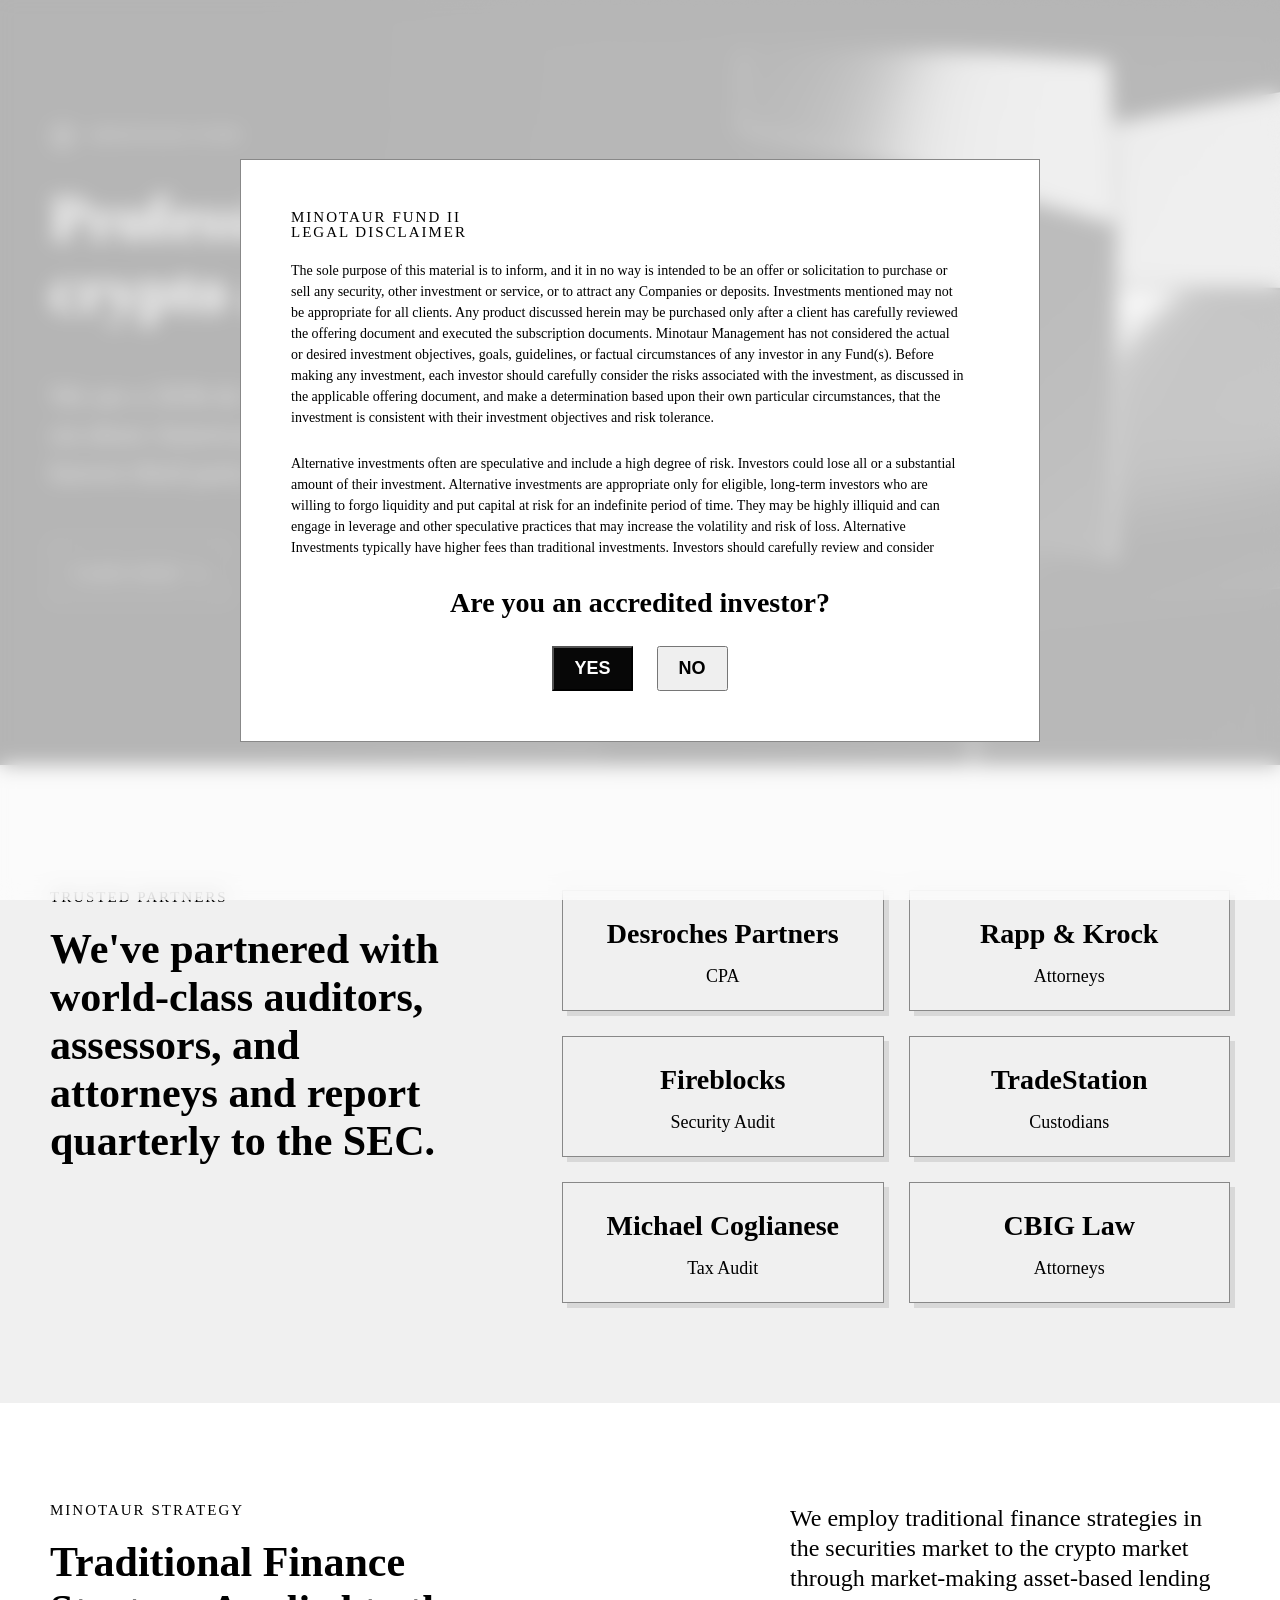
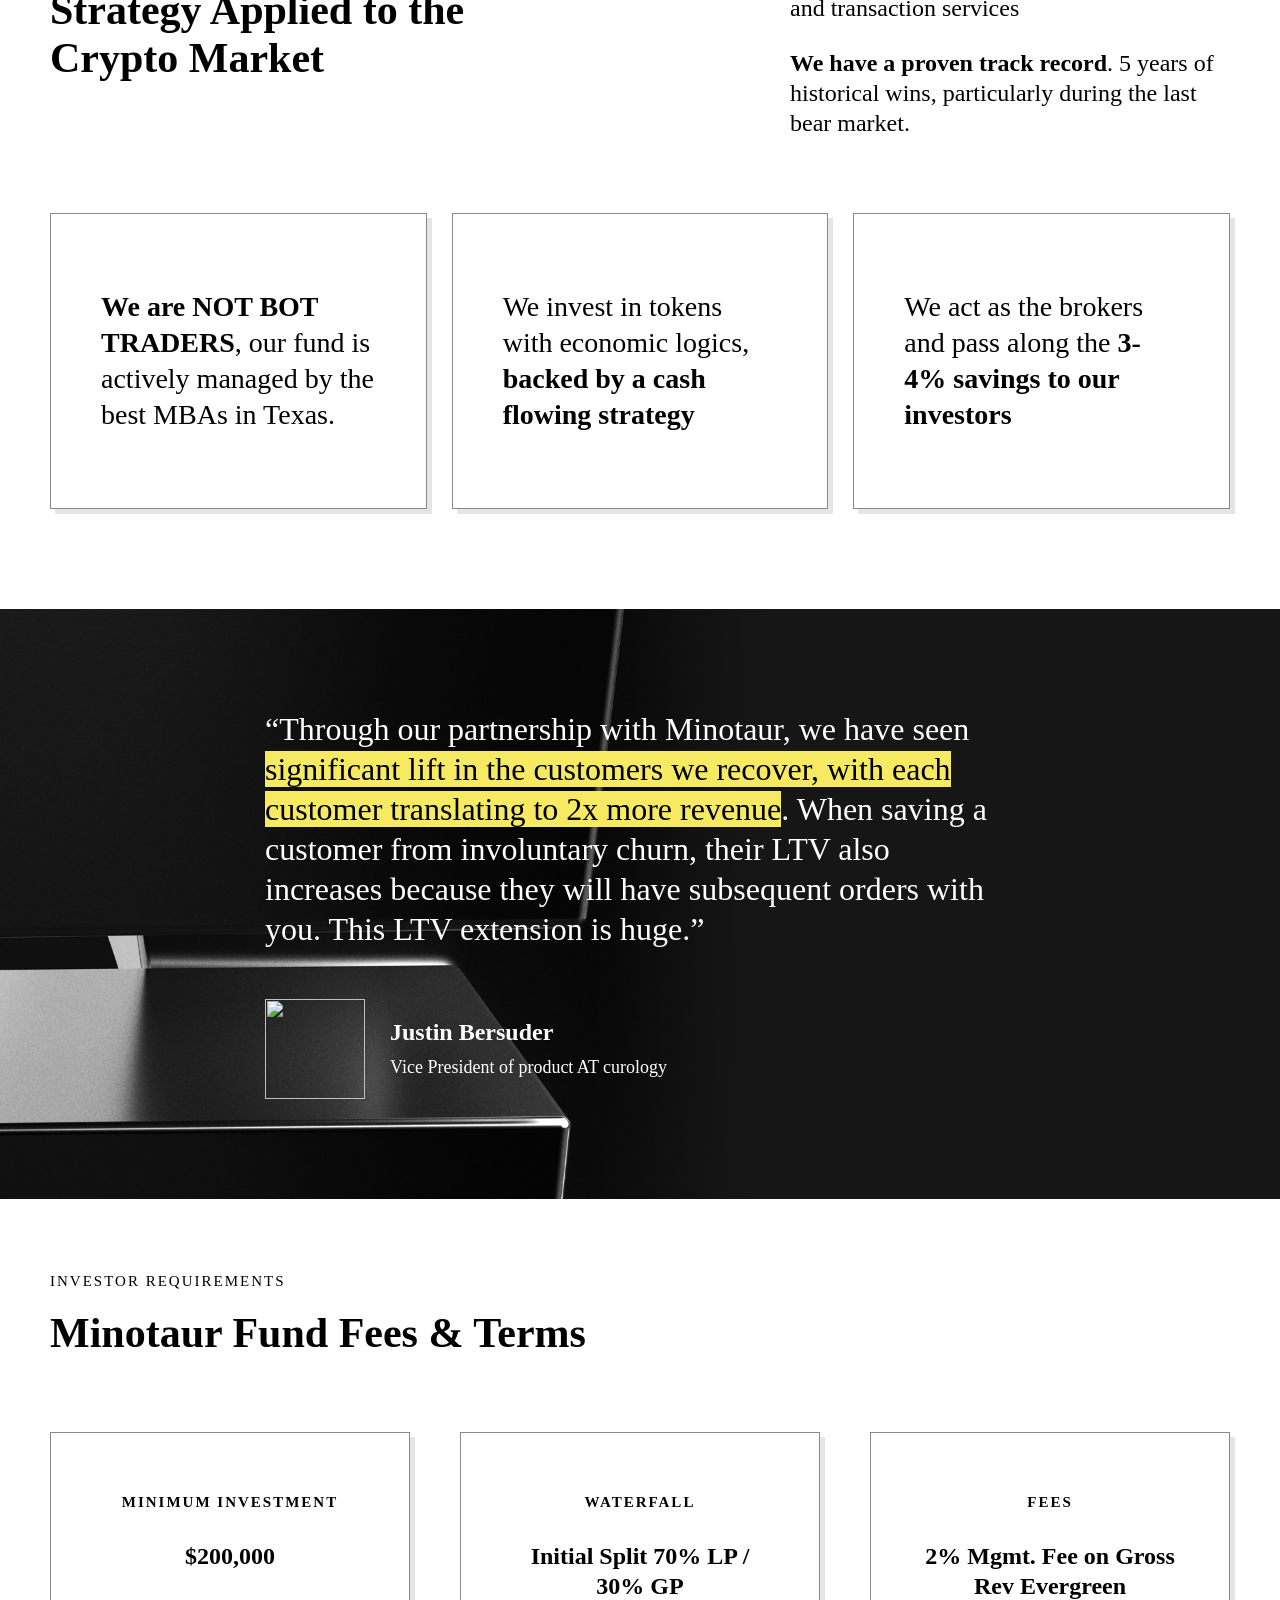
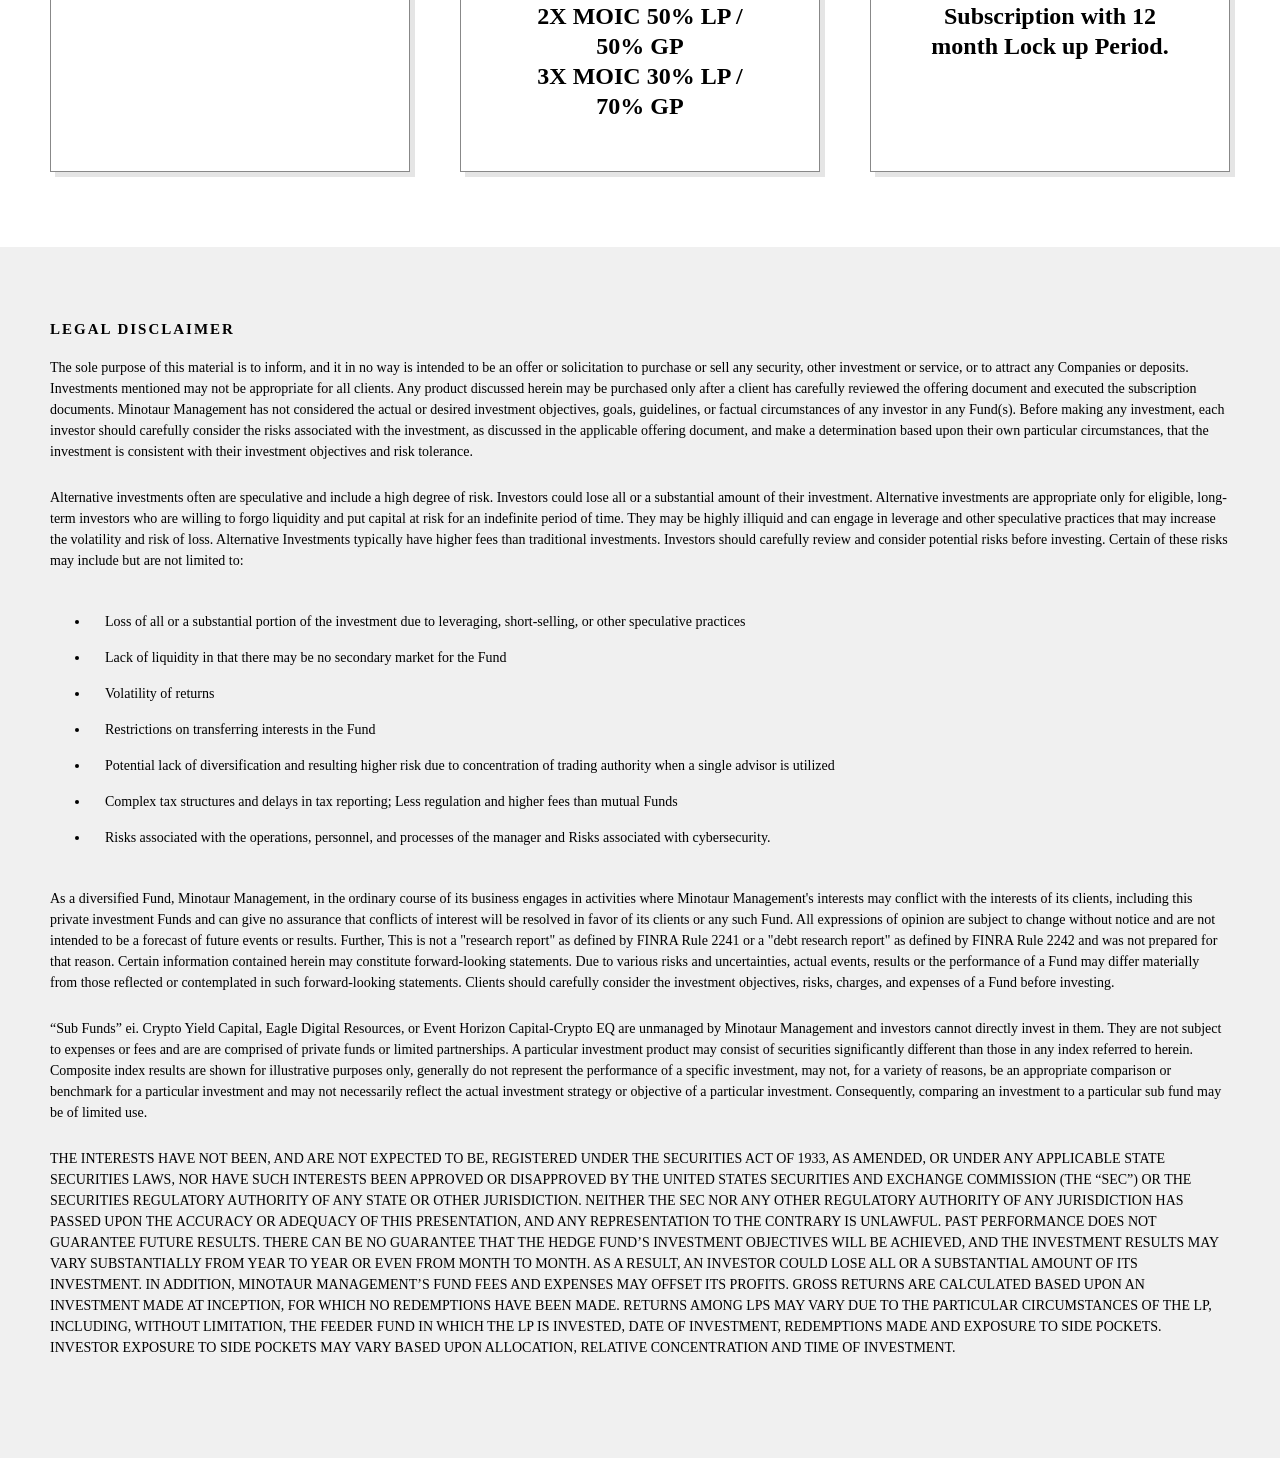
==== commit d2613d21: "mobile repsonsive" ====
--- a/index.html
+++ b/index.html
@@ -18,7 +18,8 @@
 
     <div id="modal">
         <div class="container">
-            <div class="h5">LEGAL DISCLAIMER | MINOTAUR FUND II</div>
+            <div class="h5 mb0">MINOTAUR FUND II</div>
+            <div class="h5">LEGAL DISCLAIMER</div>
 
             <div class="legal">
                    
@@ -79,20 +80,9 @@
         
     </div>
 
-    <header>
-        <div>
-            <nav>
-                <img src="img/minotaur-logo.png" alt="Minotaur Crypto Fund" />
-            </nav>
-        </div>
-        <div>
-            <!-- <a class="btn" href="#contact">Contact</a> -->
-        </div> 
-    </header>
-
     <main>
-        <div class="h5">Minotaur Fund</div>
-        <h1 class="sec-hide">Professional &amp; responsible crypto asset investment</h1>
+        <div class="h5"><img src="img/minotaur-logo.png" alt="Minotaur Crypto Fund" /> Minotaur Fund</div>
+        <h1>Professional &amp; responsible crypto asset investment</h1>
         <p>We are a 503b &amp; 504c SEC-registered fund custodianed by on-shore American MBAs using American Banks and well-known third party CPAs &amp; attorneys.</p>
     
         <p><a href="#more" class="btn">Learn more &#8600;</a></p>
--- a/css/index.css
+++ b/css/index.css
@@ -6,7 +6,7 @@
 :root {
 	--blue: #273945;
 	--white: #fff;
-	--black: #161616;
+	--black: #070707;
     --lightgrey: #f0f0f0;
 	--grey: #888;
     --darkergrey: #686868;
@@ -20,6 +20,7 @@
 	font-weight: 400;
 	font-style: normal;
 	font-display: swap;
+    background: var(--black);
 }
 
 html.enter {
@@ -76,6 +77,10 @@
     font-size: 24px;
     line-height: 30px;
     margin-bottom: 25px;
+}
+
+.mb0 {
+    margin-bottom: 0;
 }
 
 a {
@@ -211,49 +216,25 @@
     border: 1px solid white;
 }
 
-header {
-    text-align: center;
-    padding: 15px 50px;
-    background: var(--black);
-}
-
-header nav {
-    display: flex;
-    align-items: center;
-    font-size: 15px;
-}
-
-header img {
-    position: relative;
-    width: 35px;
-    height: 35px;
-    vertical-align: middle;
-    margin-right: 25px;
-}
-
-header {
-    display: flex;
-    justify-content: space-between;
-}
-
-header a {
-    text-decoration: none;
-    display: inline-block;
-    padding: 15px;
-}
-
 /* main */
 
 main {
     padding: 0 50px;
-    min-height: 80vh;
+    min-height: 85vh;
     text-align: left;
     display: flex;
     flex-direction: column;
     justify-content: center;
-    background: url(../img/bg.jpg) no-repeat center center;
+    background: var(--black) url(../img/bg.jpg) no-repeat top center;
     background-size: cover;
     color: white
+}
+
+main .h5 img {
+    width: 25px;
+    height: 25px;
+    margin-right: 10px;
+    top: 8px;
 }
 
 main h1 {
@@ -430,6 +411,7 @@
 
 .mechanics {
     padding: 75px 50px;
+    background: white;
 }
 
 .mechanics .grid {
@@ -462,6 +444,7 @@
 
 .footer {
     padding: 75px 50px;
+    background: var(--lightgrey);
 }
 
 .footer p, .footer li {
@@ -480,30 +463,104 @@
     list-style-type: disc;
 }
 
-@media (max-width: 1000px) {
+@media (max-width: 1250px) {
+    #modal .container {
+        padding: 25px;
+        margin: 10px;
+    }
+    #modal .h3 {
+        font-size: 24px;
+        line-height: 32px;
+    }
+    main {
+        background-position: 50px top;
+    }
+    main h1 {
+        max-width: 800px;
+        font-size: 54px;
+        line-height: 60px;
+    }
+    main p {
+        font-size: 24px;
+        line-height: 30px;
+        text-wrap: balance;
+    }
+    h2 {
+        font-size: 34px;
+        line-height: 40px;
+    }
+    .different > div:last-child > div, .mechanics .grid > div {
+        padding: 35px 25px;
+        font-size: 24px;
+        line-height: 30px;
+    }
+}
+
+@media (max-width: 500px) {
+    .legal ul {
+        margin-right: 10px;
+    }
     h2, .h2 {
-        font-size: 32px;
-        margin-bottom: 25px;
-    }
-    .box p, .box p {
+        font-size: 34px;
+        line-height: 40px;
+    }
+    .btn {
         font-size: 18px;
-        line-height: 26px;
-    }
-    header {
-        margin: 0 15px;
-    }
-    header img {
-        margin-right: 15px;
-    }
-    nav a {
-        display: none;
+    }
+    p {
+        font-size: 18px;
+        line-height: 24px;
+    }
+    main {
+        padding: 0 25px;
+        min-height: 90vh;
     }
     main h1 {
-        font-size: 48px;
-        line-height: 50px;
+        font-size: 36px;
+        line-height: 40px;
     }
     main p {
-        font-size: 17px;
-        line-height: 24px;;
+        font-size: 18px;
+        line-height: 24px;
+    }
+    main {
+        background-position: -30px bottom;
+        background-size: 130% auto;
+    }
+    .partners {
+        grid-template-columns: 1fr;
+    }
+    .partners > div:first-child {
+        padding: 25px 25px 0;
+    }
+    .partners > div:last-child {
+        padding: 25px;
+    }
+    .partners .grid {
+        grid-template-columns: 1fr;
+    }
+    .different {
+        padding: 50px 25px;
+    }
+    .different > div:first-child {
+        flex-direction: column;
+        gap: 25px;
+    }
+    .different > div:last-child {
+        grid-template-columns: 1fr;
+    }
+    .quote {
+        background-position: center center;
+    }
+    .quote > div {
+        font-size: 21px;
+        line-height: 28px;
+    }
+    .mechanics {
+        padding: 50px 25px;
+    }
+    .mechanics .grid {
+        grid-template-columns: 1fr;
+        gap: 25px;
     }
 }
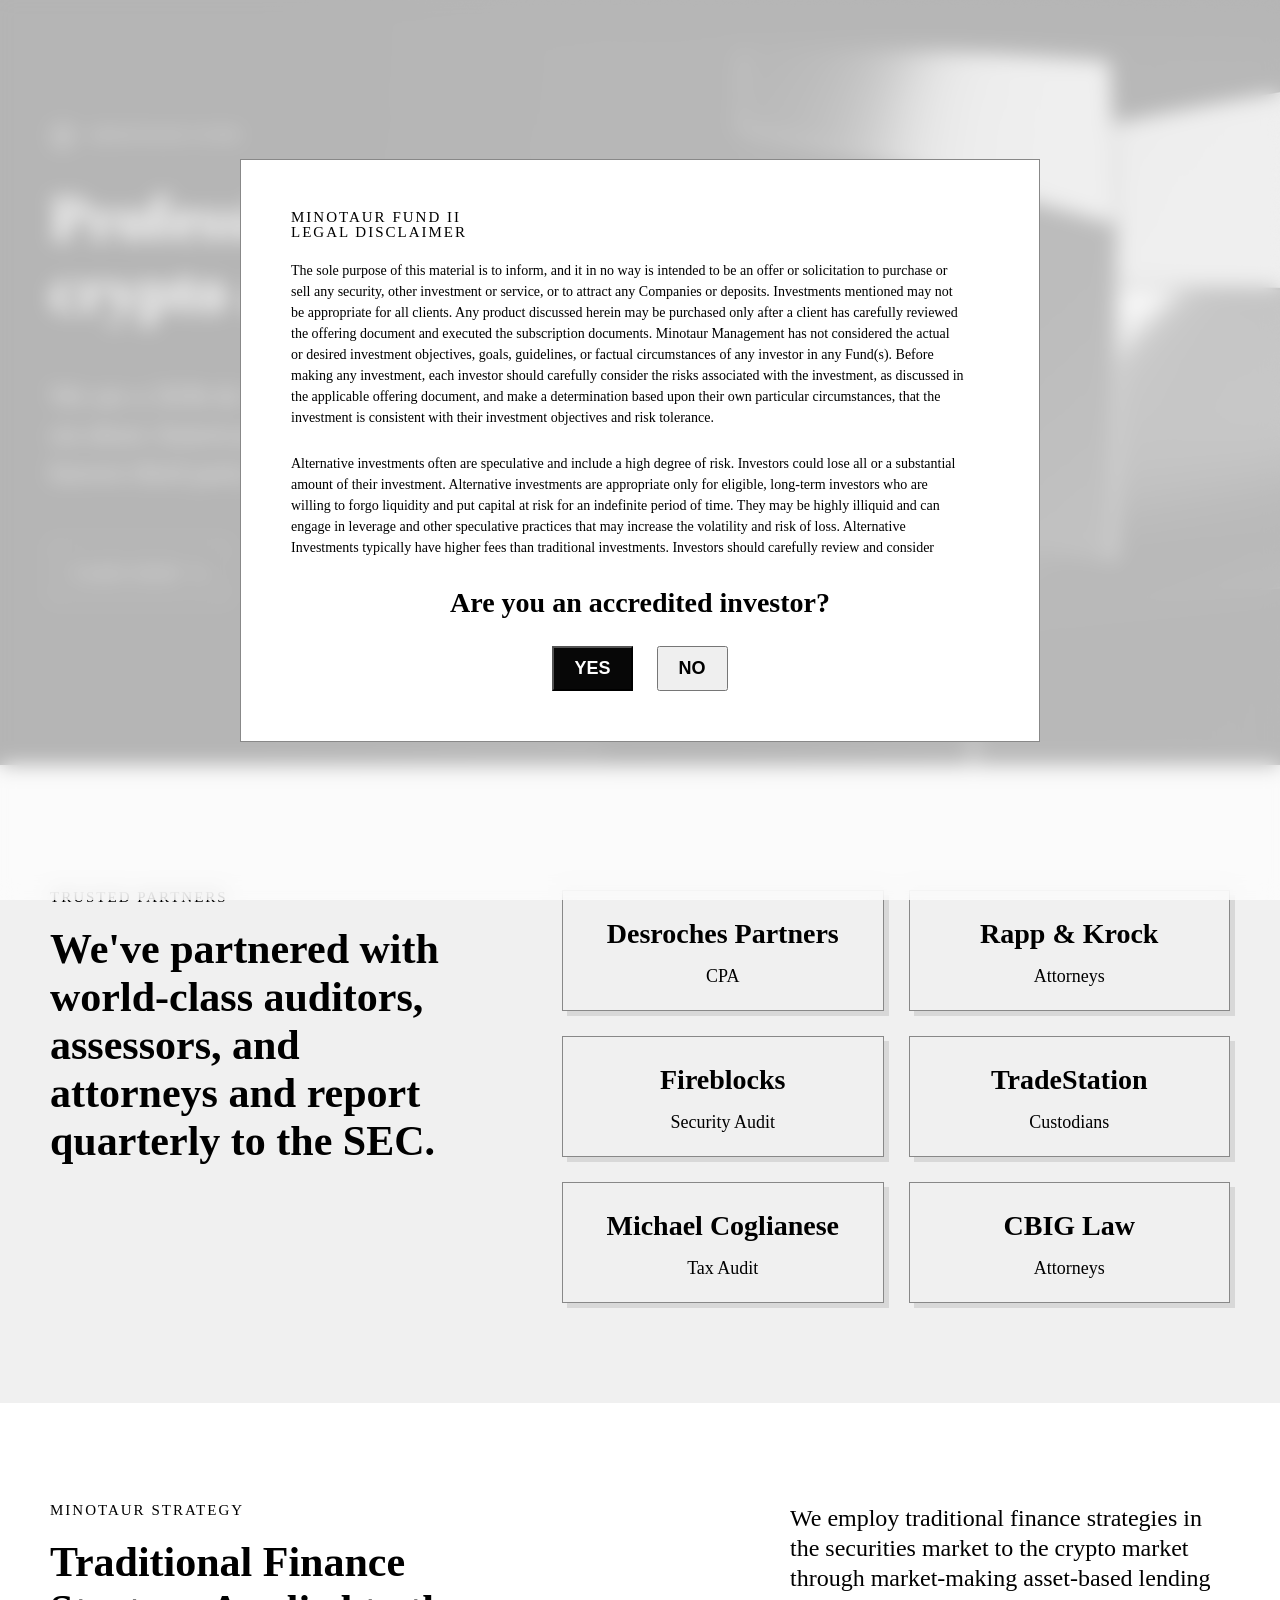
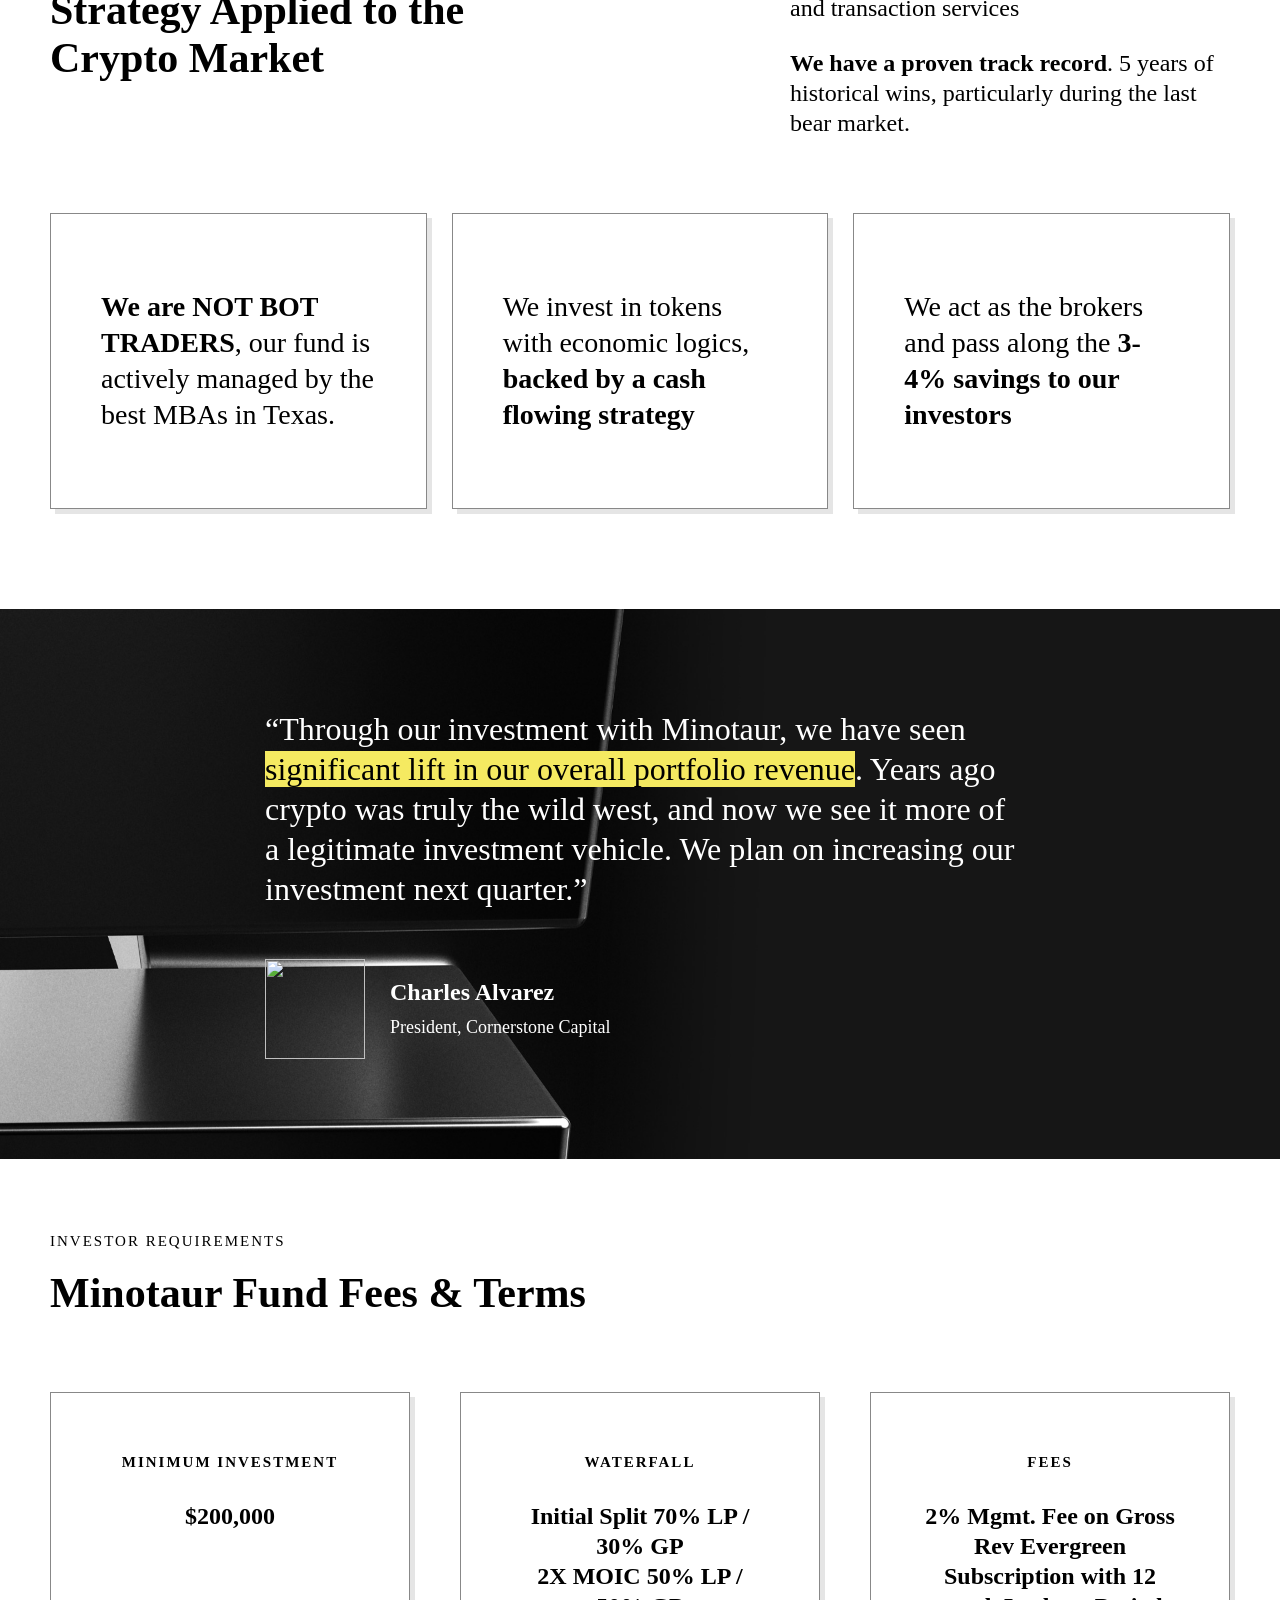
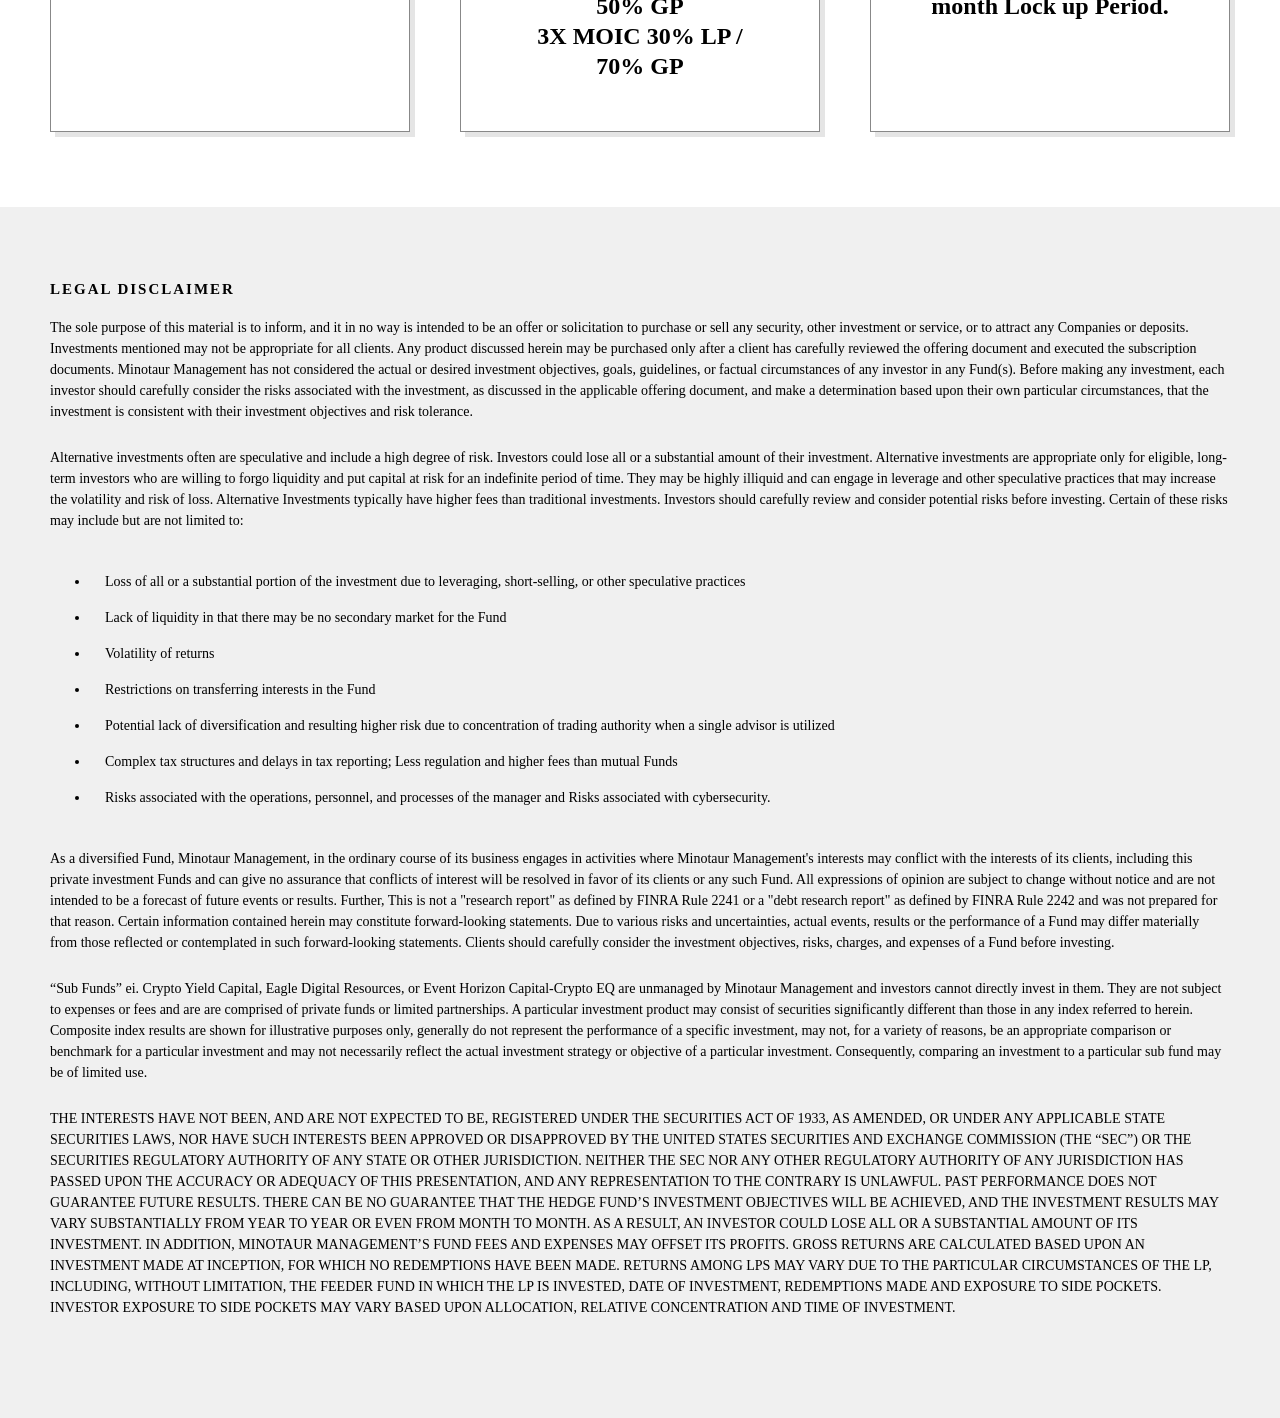
==== commit d9444c6e: "mobile repsonsive" ====
--- a/index.html
+++ b/index.html
@@ -169,19 +169,18 @@
 
     <section class="quote">
         <div>
-            “Through our partnership with Minotaur, we have seen <span>significant lift in the customers we recover, with each customer translating 
-            to 2x more revenue</span>. When saving a customer from involuntary churn, their LTV also increases because they will have subsequent 
-            orders with you. This LTV extension is huge.”
+            “Through our investment with Minotaur, we have seen <span>significant lift in our overall portfolio revenue</span>. 
+            Years ago crypto was truly the wild west, and now we see it more of a legitimate investment vehicle. We plan on increasing our investment next quarter.”
         </div>
 
         <div class="author">
             <img loading="lazy" width="70" alt="" class="img" src="https://cdn.prod.website-files.com/6570760e6e7b5aa59f8f2452/6582d87b9c585878734cff6b_ava2.avif">
             <div class="text">
                 <p class="name">
-                    Justin Bersuder
+                    Charles Alvarez
                 </p>
                 <p class="title">
-                    Vice President of product AT curology
+                    President, Cornerstone Capital
                 </p>
             </div>
         </div>
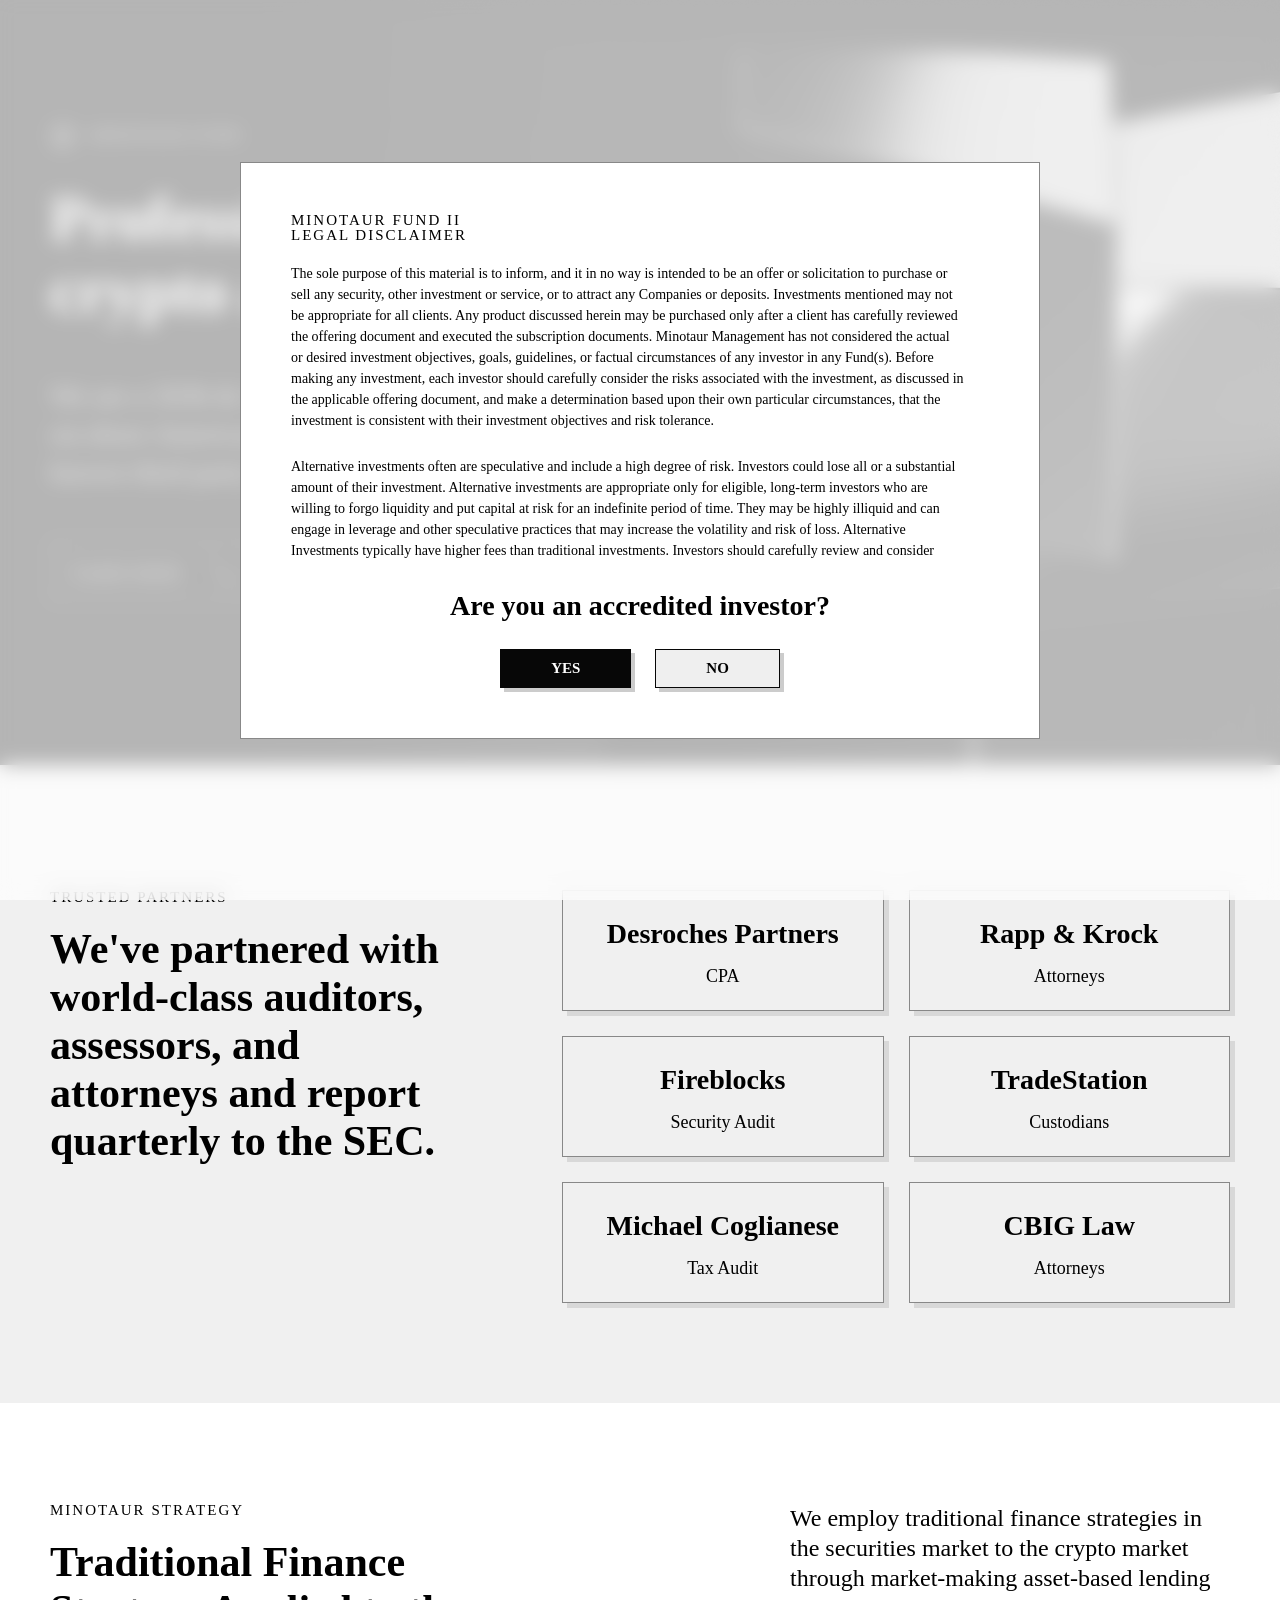
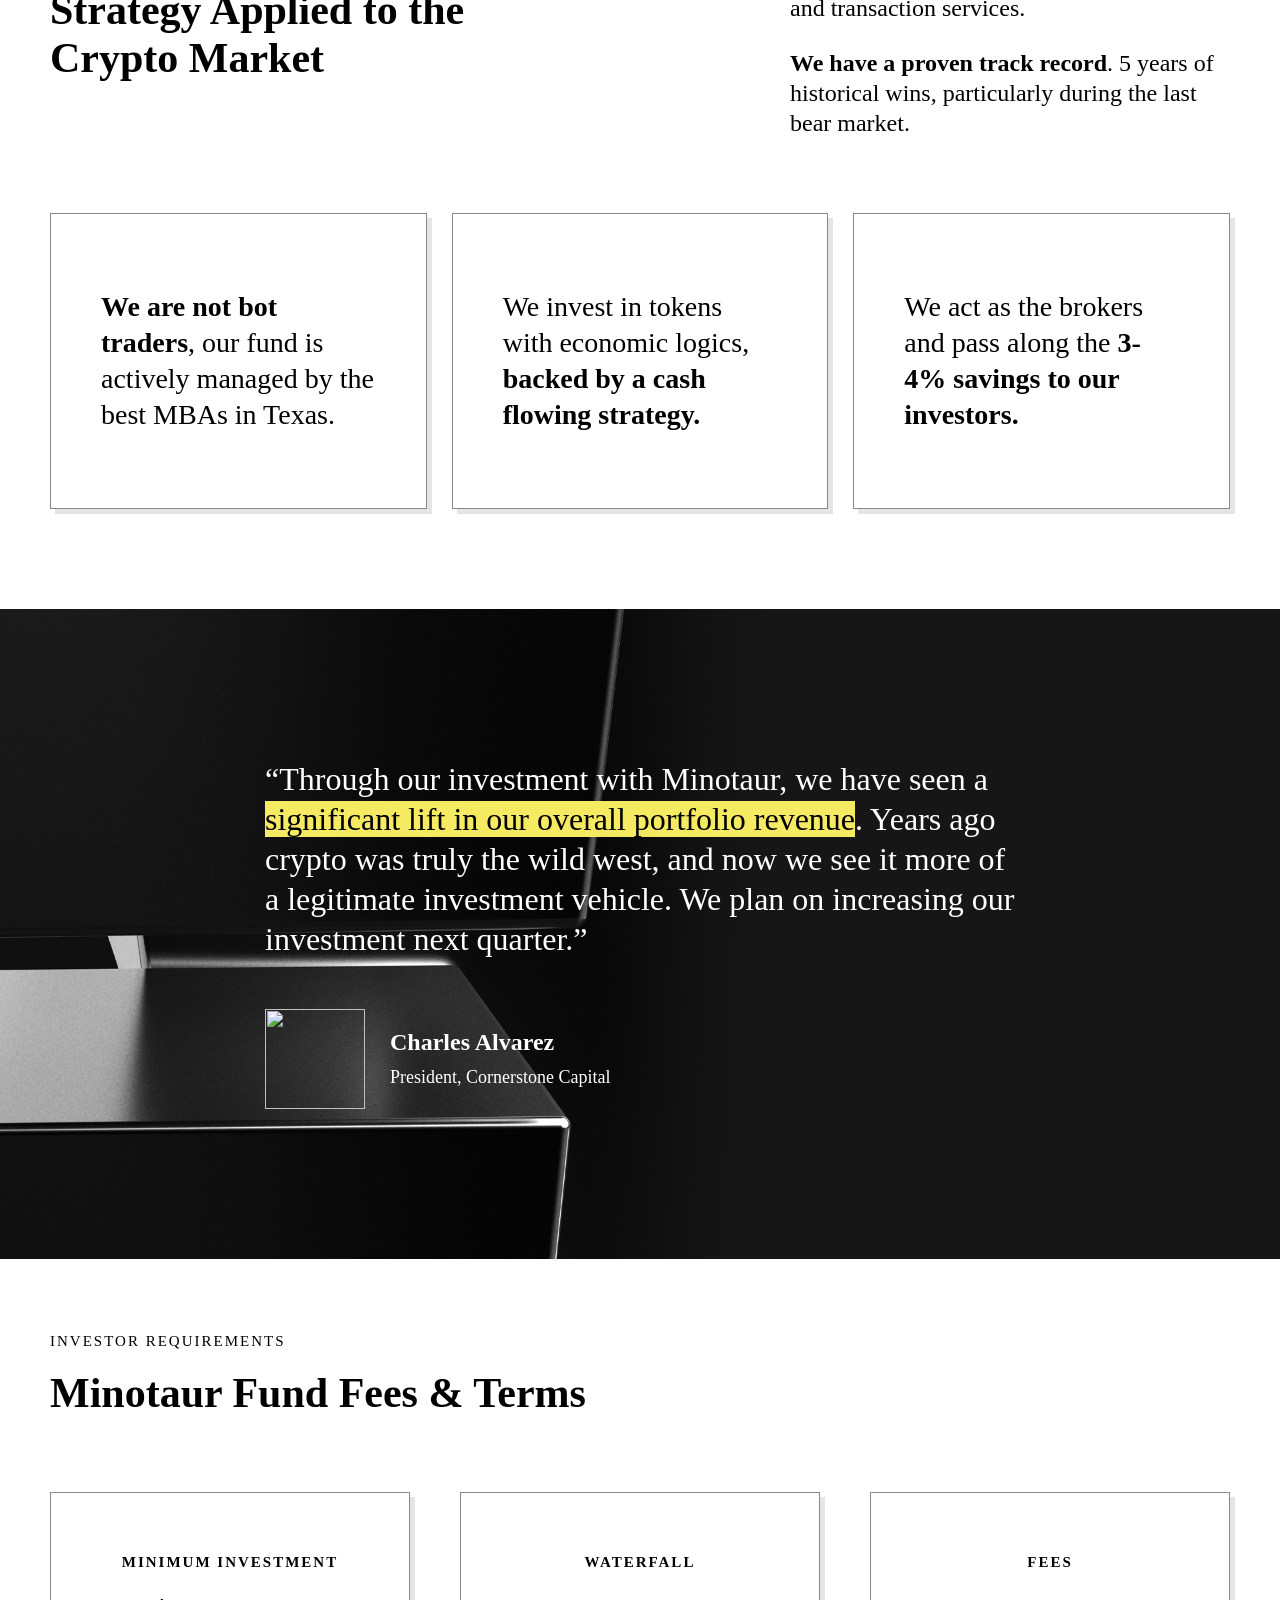
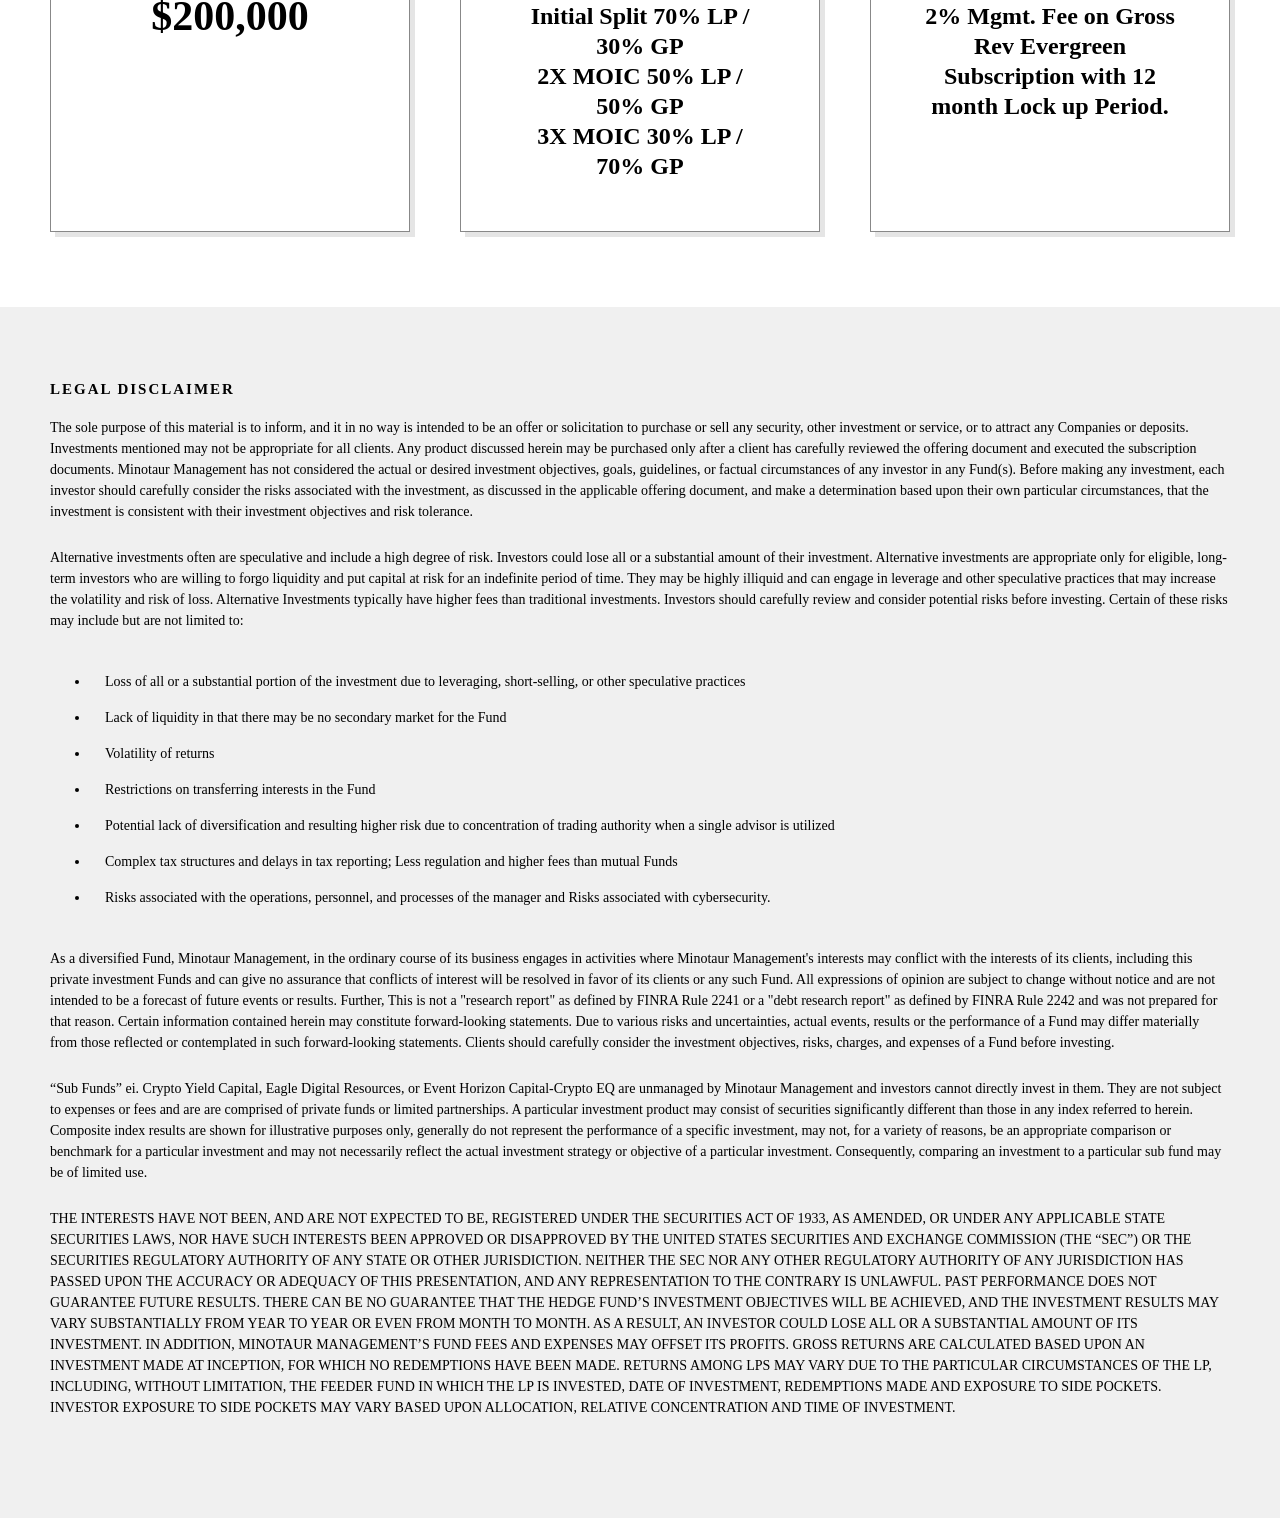
==== commit a8daa669: "modal touches" ====
--- a/index.html
+++ b/index.html
@@ -85,7 +85,7 @@
         <h1>Professional &amp; responsible crypto asset investment</h1>
         <p>We are a 503b &amp; 504c SEC-registered fund custodianed by on-shore American MBAs using American Banks and well-known third party CPAs &amp; attorneys.</p>
     
-        <p><a href="#more" class="btn">Learn more &#8600;</a></p>
+        <p><a href="#more" class="btn">Learn more</a></p>
     </main>
 
     <a name="more"></a>
@@ -147,7 +147,7 @@
             </div>
             
             <div>
-                <p>We employ traditional finance strategies in the securities market to the crypto market through market-making asset-based lending and transaction services</p>
+                <p>We employ traditional finance strategies in the securities market to the crypto market through market-making asset-based lending and transaction services.</p>
                 <p><strong>We have a proven track record</strong>. 5 years of historical wins, particularly during the last bear market.</p>
             </div>
             
@@ -155,13 +155,13 @@
         
         <div class="sausage">
             <div class="wait">
-                <strong>We are NOT BOT TRADERS</strong>, our fund is actively managed by the best MBAs in Texas.
+                <strong>We are not bot traders</strong>, our fund is actively managed by the best MBAs in Texas.
             </div>
             <div class="wait">
-                We invest in tokens with economic logics, <strong>backed by a cash flowing strategy</strong>
+                We invest in tokens with economic logics, <strong>backed by a cash flowing strategy.</strong>
             </div>
             <div class="wait">
-                We act as the brokers and pass along the <strong>3-4% savings to our investors</strong>
+                We act as the brokers and pass along the <strong>3-4% savings to our investors.</strong>
             </div>
         </div>
 
@@ -169,7 +169,7 @@
 
     <section class="quote">
         <div>
-            “Through our investment with Minotaur, we have seen <span>significant lift in our overall portfolio revenue</span>. 
+            “Through our investment with Minotaur, we have seen a <span>significant lift in our overall portfolio revenue</span>. 
             Years ago crypto was truly the wild west, and now we see it more of a legitimate investment vehicle. We plan on increasing our investment next quarter.”
         </div>
 
@@ -194,7 +194,7 @@
         <div class="grid">
             <div>
                 <h4 class="h5">Minimum Investment</h4>
-                <p><strong>$200,000</strong></p>
+                <p><strong class="large">$200,000</strong></p>
             </div>
             <div>
                 <h4 class="h5">Waterfall</h4>
--- a/css/index.css
+++ b/css/index.css
@@ -171,12 +171,21 @@
 }
 
 #modal button {
-    padding: 10px 20px;
-    font-size: 18px;
+    cursor: pointer;
+    padding: 10px 50px;
+    font-size: 15px;
     margin: 0 10px;
     text-transform: uppercase;
     font-weight: bold;
     cursor: pointer;
+    font-family: "STIX Two Text", serif;
+    border: 1px solid var(--black);
+    box-shadow: 4px 4px 0 rgba(0,0,0,.2);
+    transition: all .25s ease-in-out;
+}
+
+#modal button:hover {
+    box-shadow: 6px 6px 0 rgba(0,0,0,.1);
 }
 
 #confirm {
@@ -203,12 +212,24 @@
 
 .btn {
     display: inline-block;
-    padding: 10px 20px !important;
+    padding: 10px 20px 10px 20px !important;
     border: 1px solid rgba(255,255,255,.8);
     color: white;
     text-decoration: none;
     font-size: 24px;
     transition: all .5s ease-in-out;
+}
+
+.btn:after {
+    position: relative;
+    top: 4px;
+    content: '';
+    display: inline-block;
+    width: 25px;
+    height: 25px;
+    margin-left: 25px;
+    background: url(../img/arrow.png) center center no-repeat;
+    background-size: cover;
 }
 
 .btn:hover {
@@ -366,7 +387,7 @@
 .quote {
     background: url(../img/quote-bg.jpg) top left no-repeat;
     background-size: cover;
-    padding: 100px 50px;
+    padding: 150px 50px;
     color: white;
 }
 
@@ -438,6 +459,10 @@
     box-shadow: 12px 12px 0 rgba(0,0,0,.1);
 }
 
+.mechanics .large {
+    font-size: 42px;
+}
+
 .mechanics p {
     margin-bottom: 0;
 }
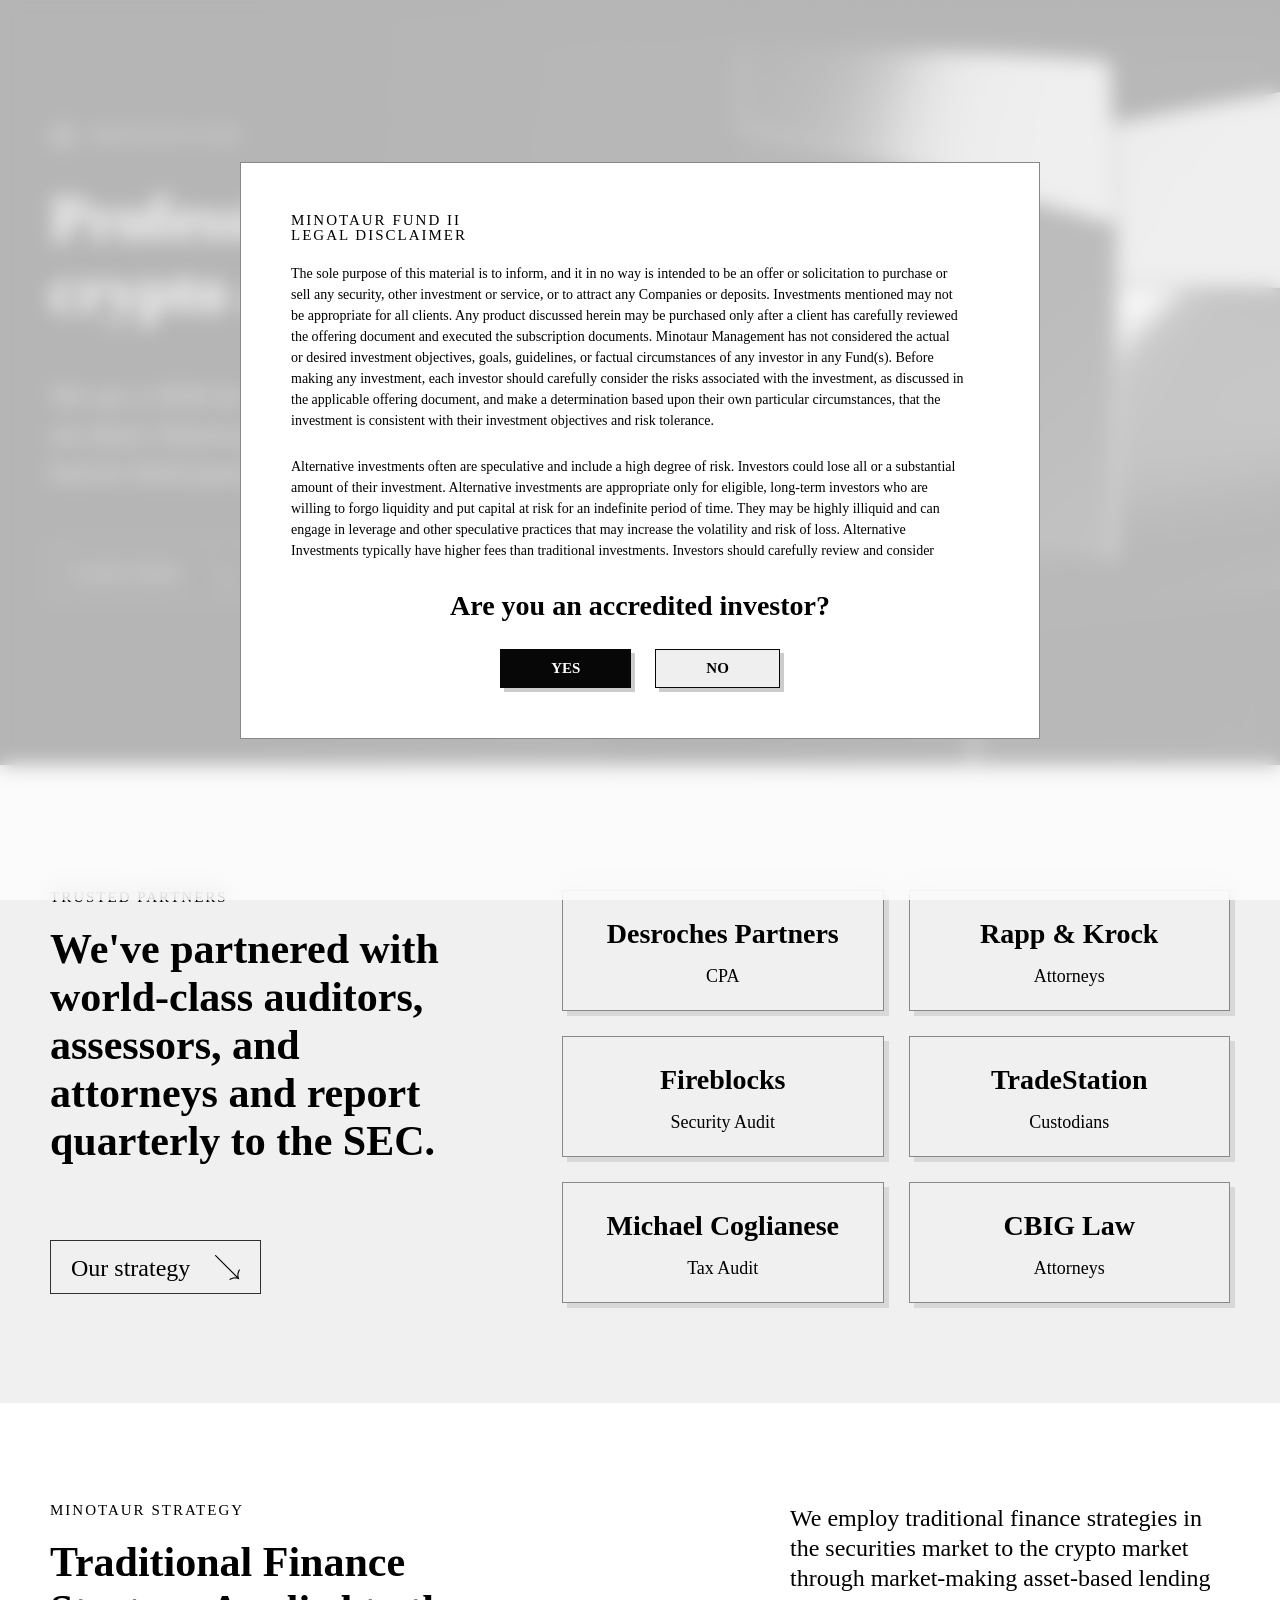
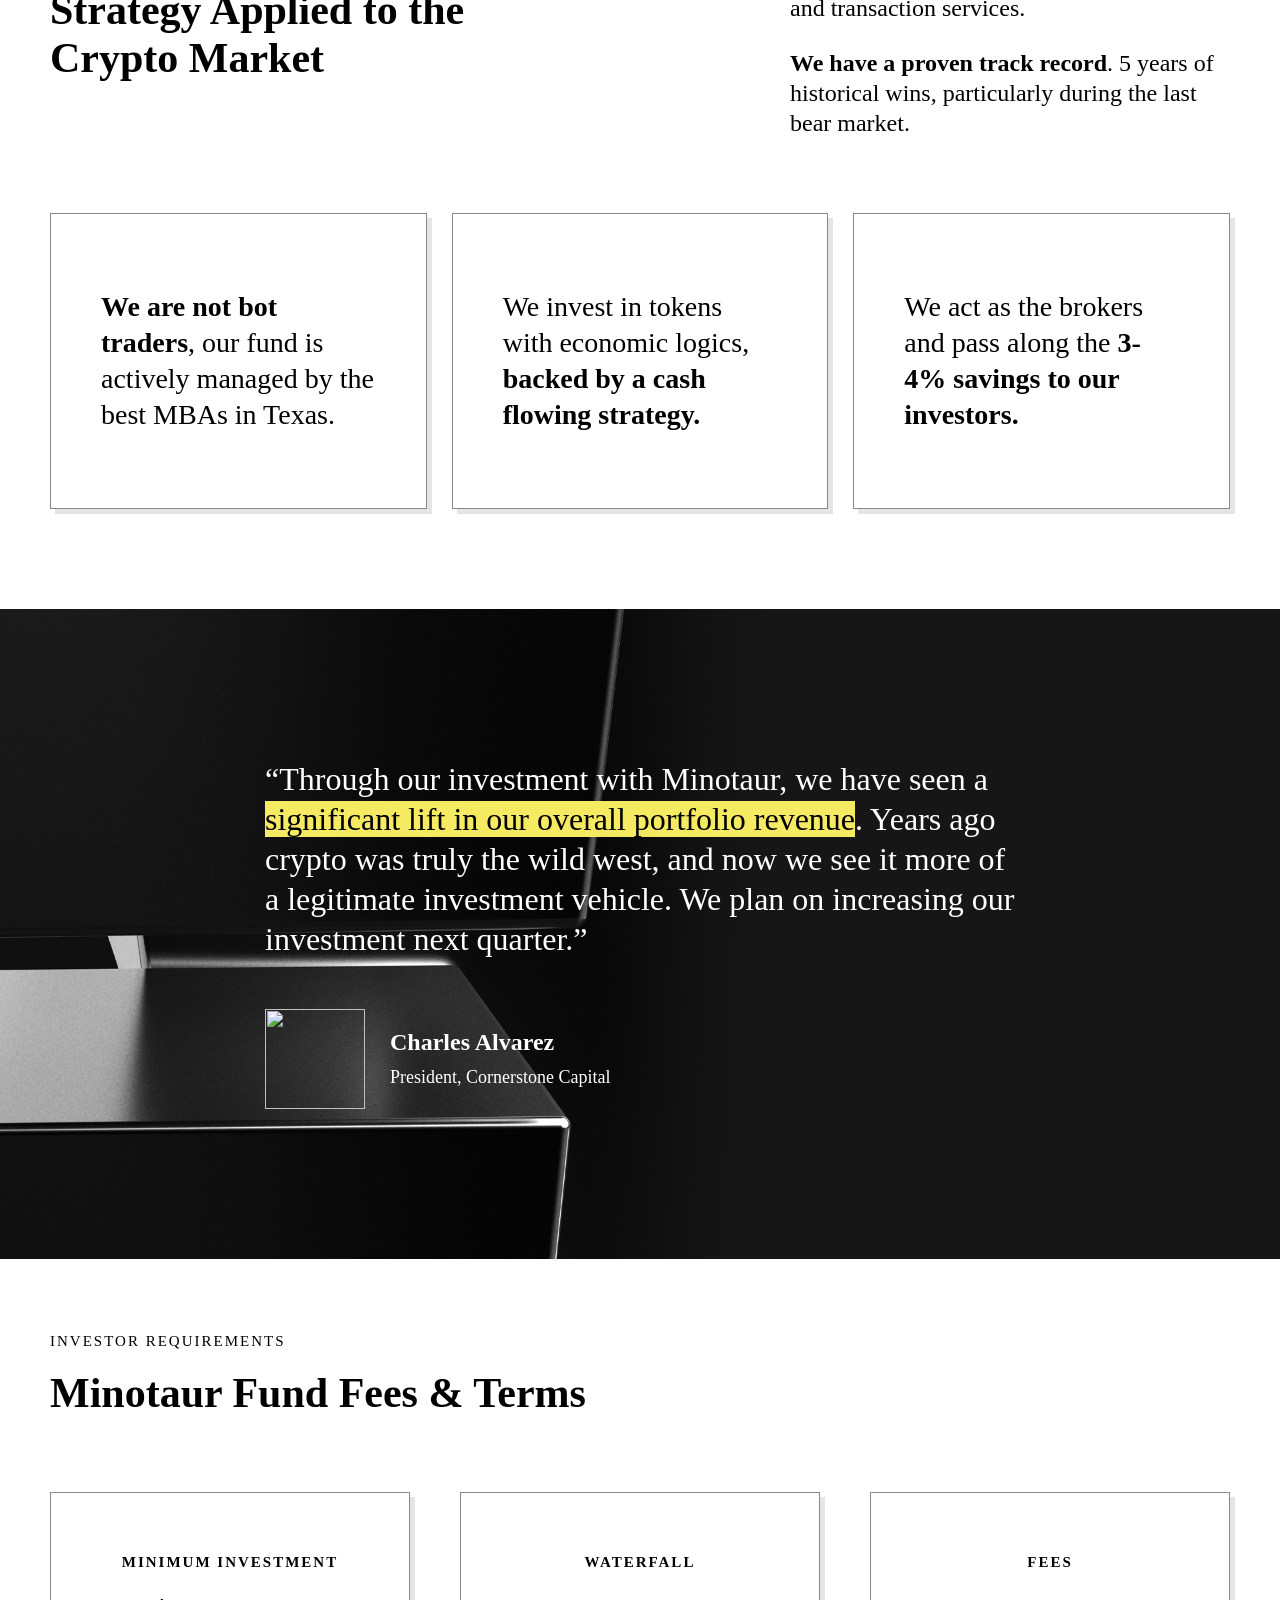
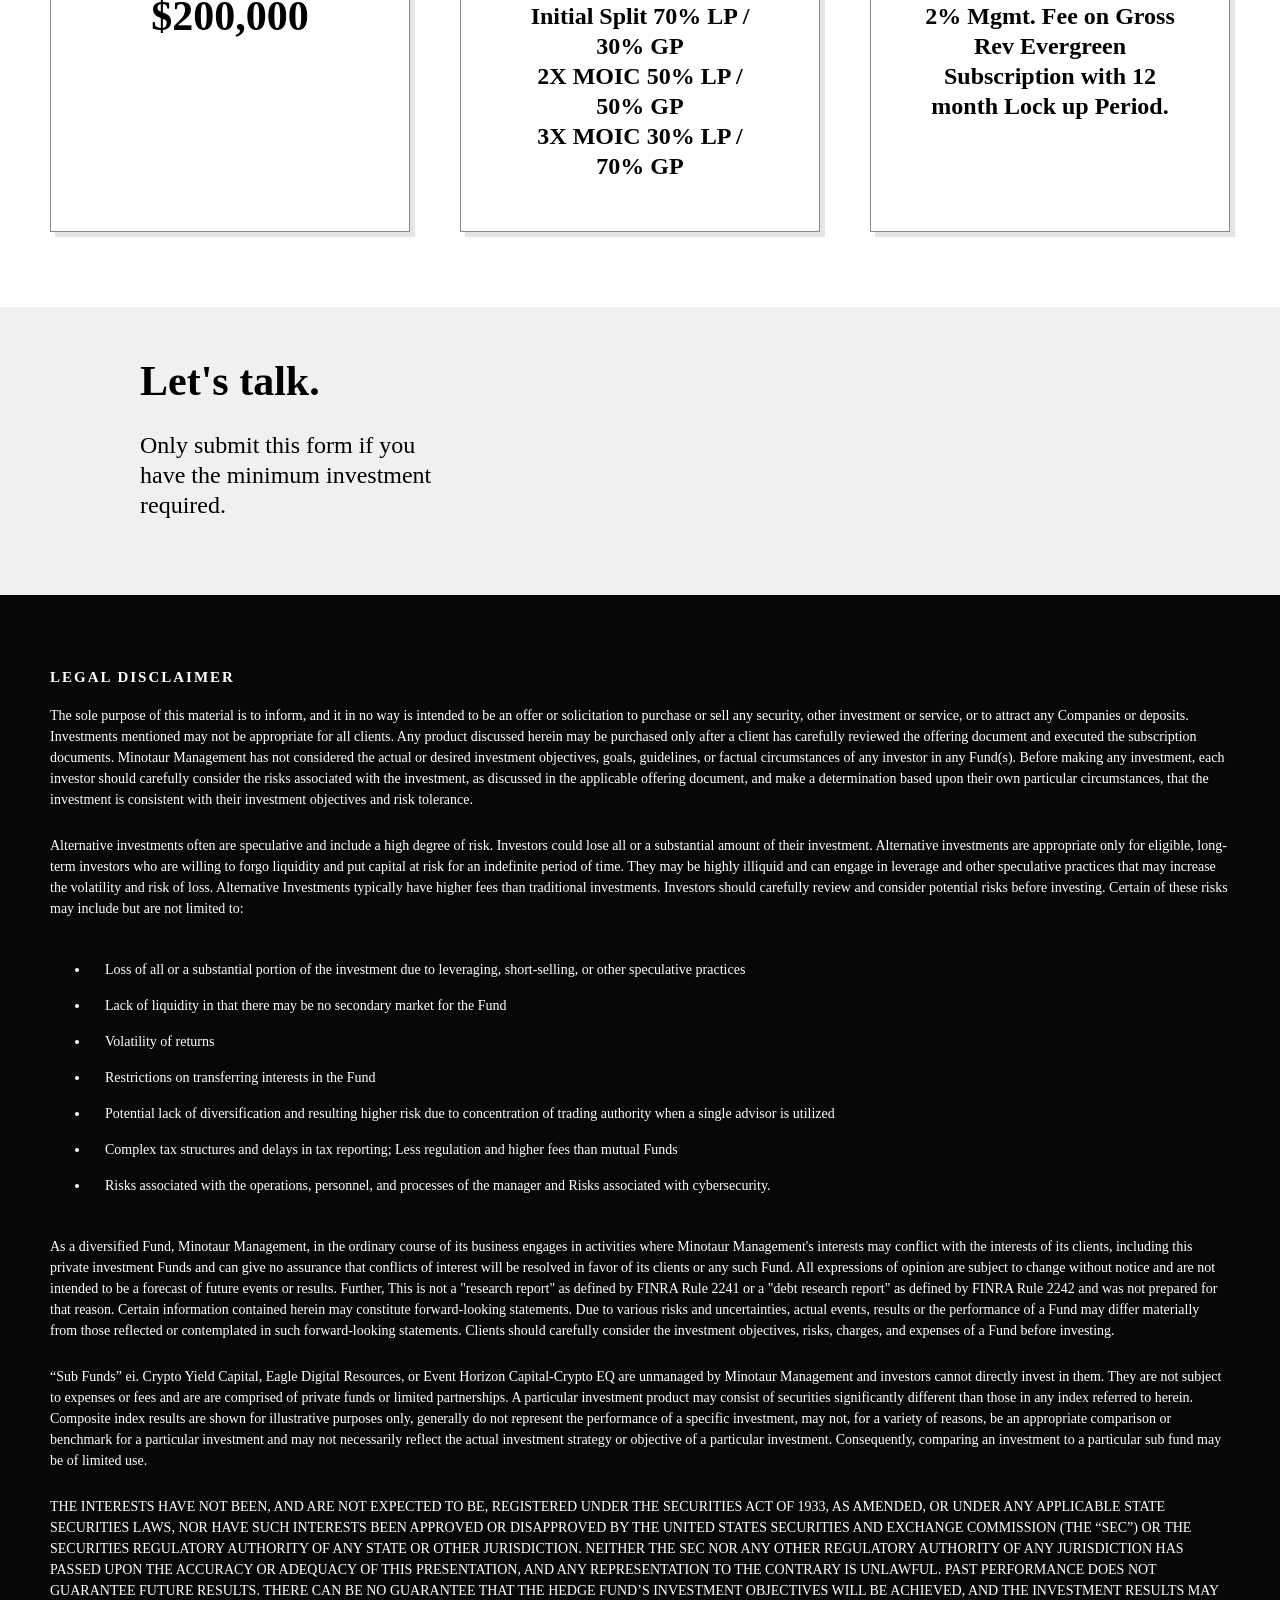
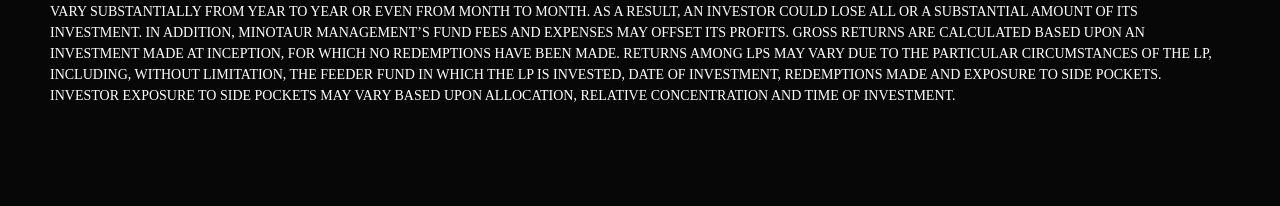
==== commit 97c028c1: "adding form" ====
--- a/index.html
+++ b/index.html
@@ -13,6 +13,11 @@
     
     <link rel="icon" type="image/x-icon" href="img/favicon.png">
     <link rel="stylesheet" href="css/index.css?v=1.4">
+
+    <script>
+        const check = window.localStorage.getItem("investor");
+        if (check) {document.getElementById('html').classList.add('enter');}
+    </script>
 </head>
 <body>
 
@@ -95,6 +100,7 @@
         <div>
             <div class="h5">Trusted Partners</div>
             <h2>We've partnered with world-class auditors, assessors, and attorneys and report quarterly to the SEC.</h2>
+            <p><a href="#strategy" class="btn">Our strategy</a></p>
         </div>
 
         <div class="grid">
@@ -137,6 +143,8 @@
         </div>
 
     </section>
+
+    <a name="strategy"></a>
 
     <section class="different">
 
@@ -212,6 +220,27 @@
                 </p>
             </div>
         </div>
+    </section>
+
+    <section class="contact"> 
+
+        <div class="container">
+            <div>
+                <div class="h2">Let's talk.</div>
+                <p>Only submit this form if you have the minimum investment required.</p>
+            </div>
+
+            <div>
+                <script charset="utf-8" type="text/javascript" src="//js.hsforms.net/forms/embed/v2.js"></script>
+                <script>
+                hbspt.forms.create({
+                    portalId: "48834270",
+                    formId: "b98951f3-ed69-48b9-ae7b-11ee5fdf68ee"
+                });
+                </script>
+            </div>
+        </div>
+
     </section>
 
     <section class="footer">
--- a/css/index.css
+++ b/css/index.css
@@ -188,6 +188,10 @@
     box-shadow: 6px 6px 0 rgba(0,0,0,.1);
 }
 
+#deny {
+    color: black;
+}
+
 #confirm {
     background: var(--black);
     color: white;
@@ -218,6 +222,7 @@
     text-decoration: none;
     font-size: 24px;
     transition: all .5s ease-in-out;
+    text-shadow: none;
 }
 
 .btn:after {
@@ -280,6 +285,11 @@
     grid-template-columns: 40% 60%;
     padding: 75px 0 50px;
     background: var(--lightgrey);
+}
+
+.partners .btn {
+    margin-top: 50px;
+    filter: invert(1);
 }
 
 .partners > div:first-child {
@@ -467,9 +477,27 @@
     margin-bottom: 0;
 }
 
+.contact {
+    padding: 50px;
+    background: var(--lightgrey);
+}
+
+.contact .container {
+    max-width: 1000px;
+    margin: 0 auto;
+    display: grid;
+    gap: 200px;
+    grid-template-columns: 30% 70%;
+}
+
+.hbspt-form {
+    max-width: 400px;
+}
+
 .footer {
     padding: 75px 50px;
-    background: var(--lightgrey);
+    background: var(--black);
+    color: white;
 }
 
 .footer p, .footer li {
@@ -532,6 +560,10 @@
     .btn {
         font-size: 18px;
     }
+    .btn:after {
+        width: 20px;
+        height: 20px;
+    }
     p {
         font-size: 18px;
         line-height: 24px;
@@ -588,4 +620,8 @@
         grid-template-columns: 1fr;
         gap: 25px;
     }
+    .contact {
+        grid-template-columns: 1fr;
+        gap: 50px;
+    }
 }
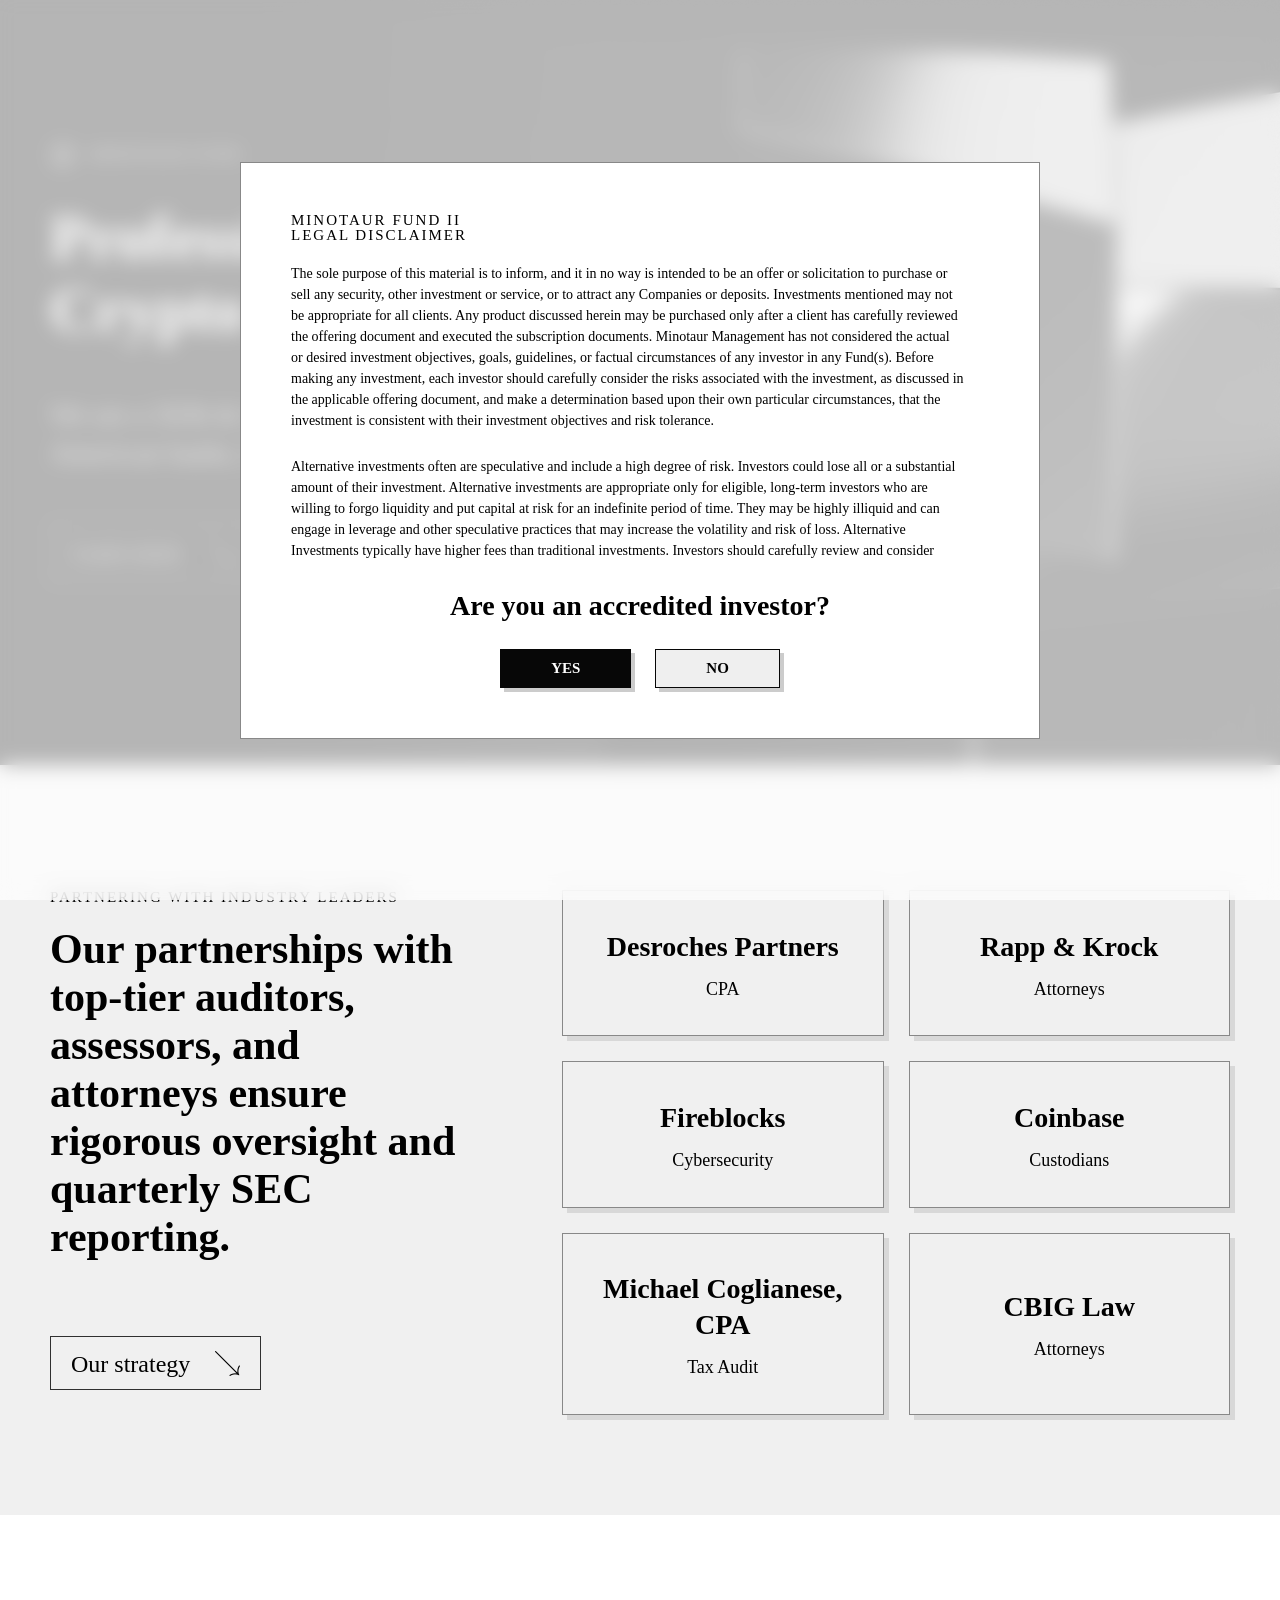
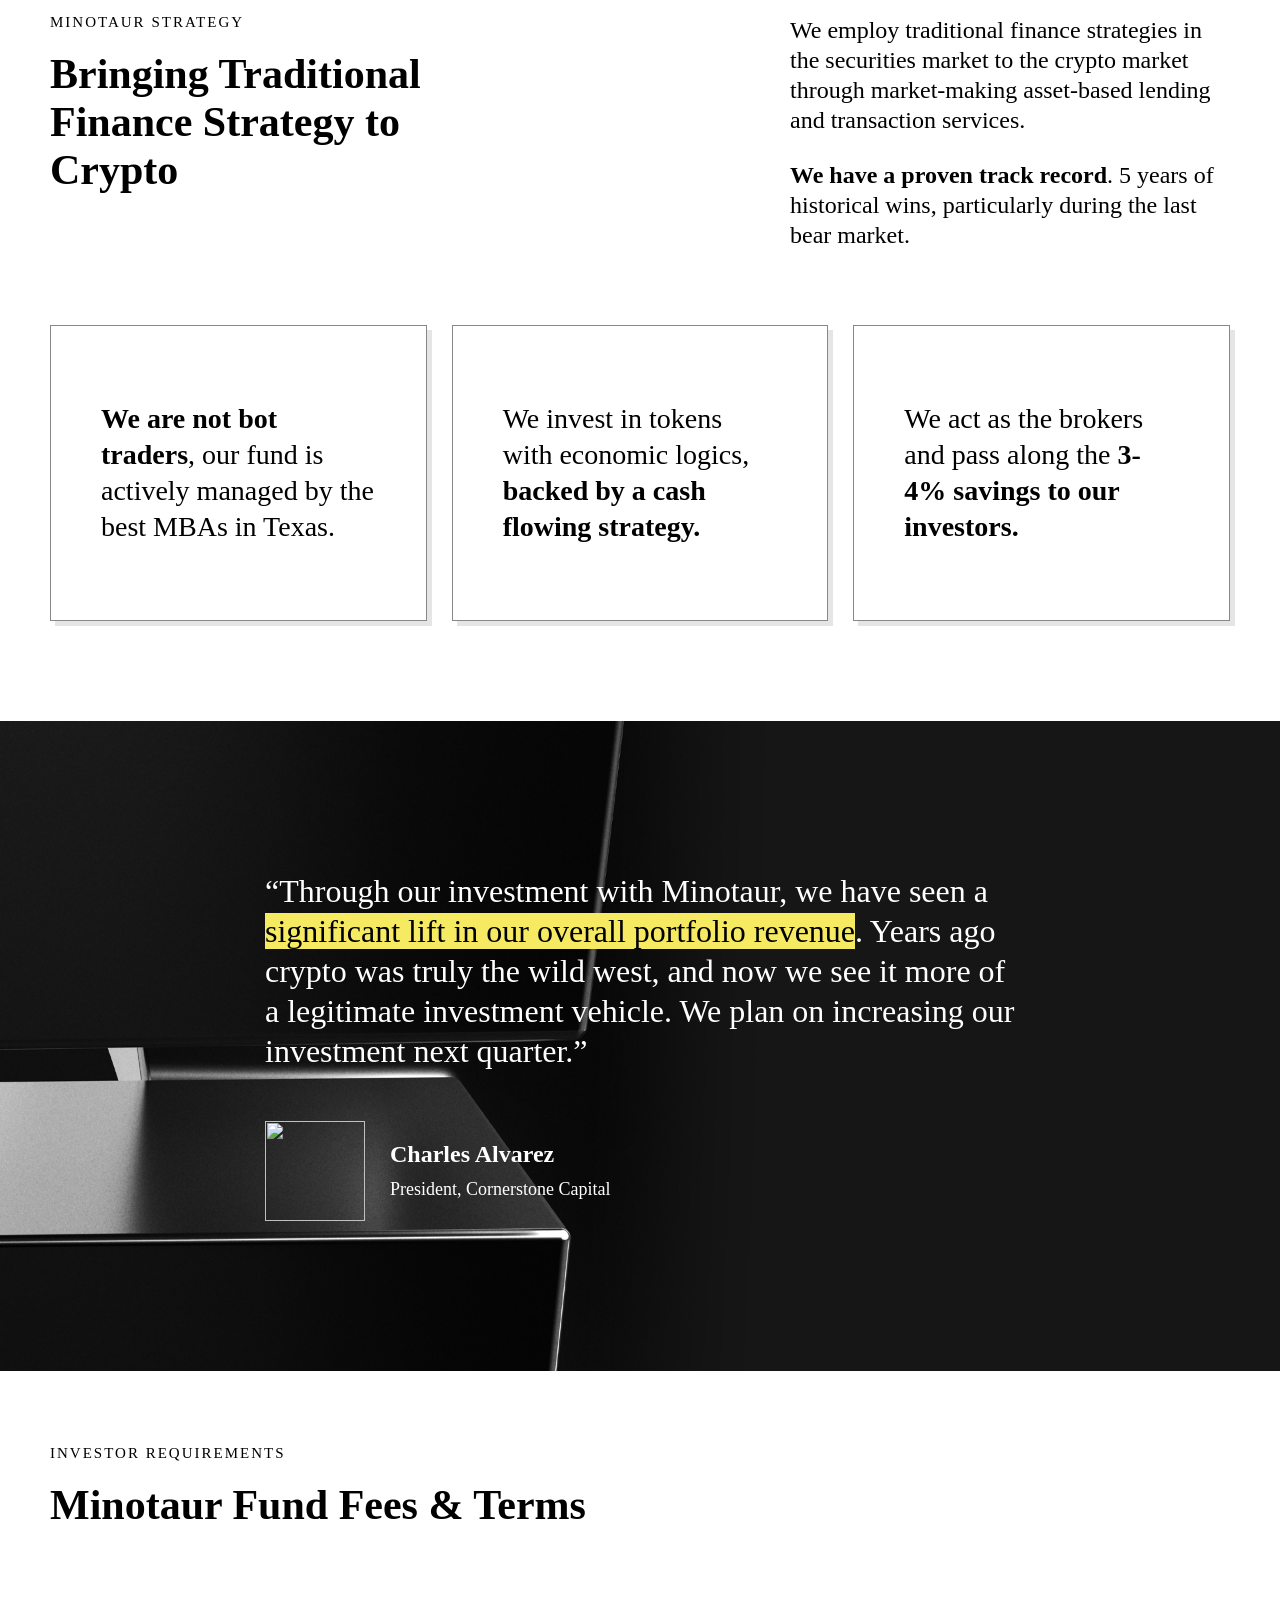
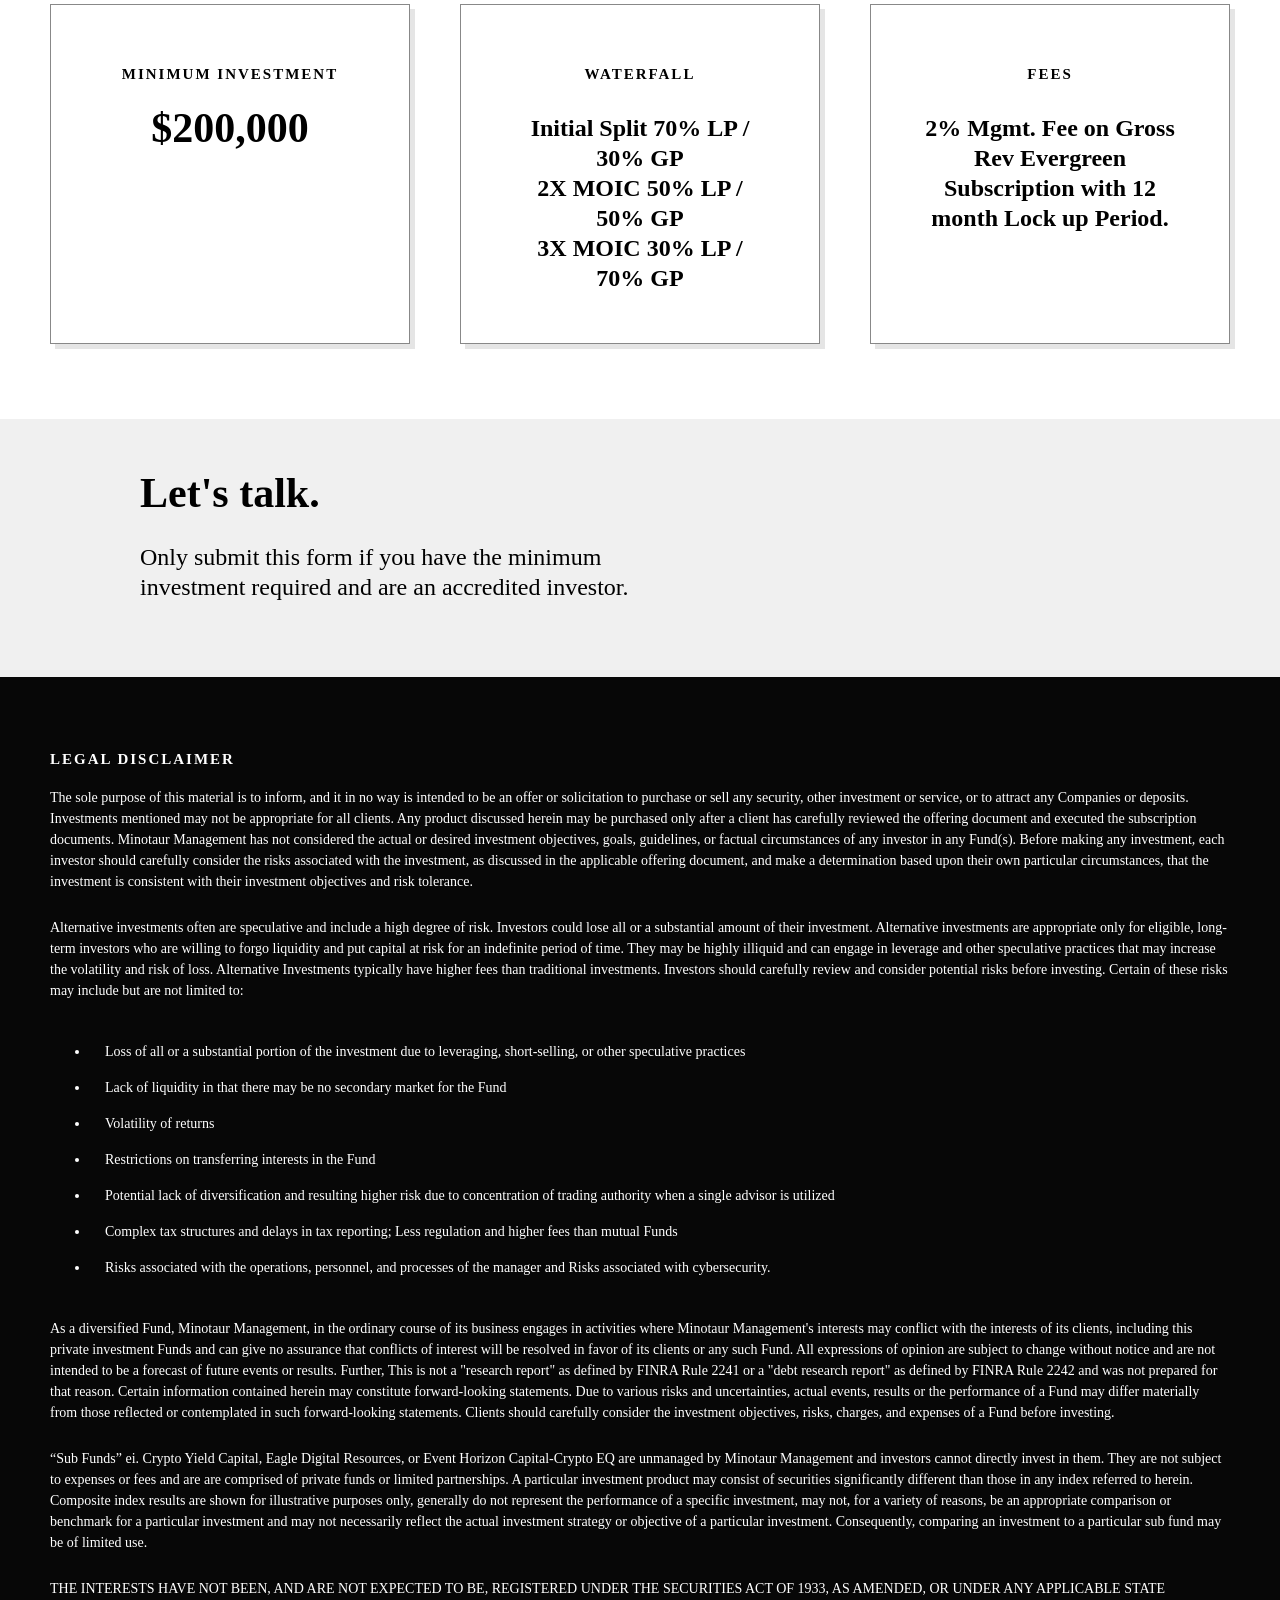
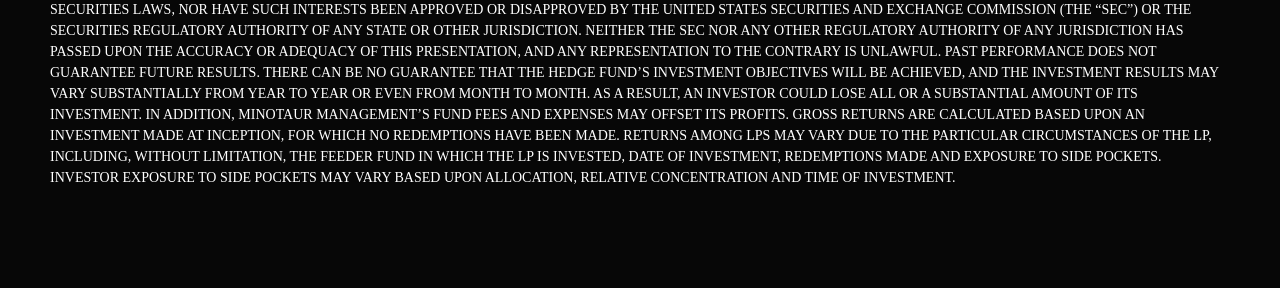
==== commit 3c8515dc: "text updates" ====
--- a/index.html
+++ b/index.html
@@ -87,8 +87,8 @@
 
     <main>
         <div class="h5"><img src="img/minotaur-logo.png" alt="Minotaur Crypto Fund" /> Minotaur Fund</div>
-        <h1>Professional &amp; responsible crypto asset investment</h1>
-        <p>We are a 503b &amp; 504c SEC-registered fund custodianed by on-shore American MBAs using American Banks and well-known third party CPAs &amp; attorneys.</p>
+        <h1>Professional &amp; Responsible Crypto Asset Investment</h1>
+        <p>We are a 503b &amp; 504c SEC-registered fund utilizing trusted American banks, MBAs, and third-party CPAs and attorneys.</p>
     
         <p><a href="#more" class="btn">Learn more</a></p>
     </main>
@@ -98,8 +98,8 @@
     <section class="partners">
 
         <div>
-            <div class="h5">Trusted Partners</div>
-            <h2>We've partnered with world-class auditors, assessors, and attorneys and report quarterly to the SEC.</h2>
+            <div class="h5">Partnering with Industry Leaders</div>
+            <h2>Our partnerships with top-tier auditors, assessors, and attorneys ensure rigorous oversight and quarterly SEC reporting.</h2>
             <p><a href="#strategy" class="btn">Our strategy</a></p>
         </div>
 
@@ -119,18 +119,18 @@
             <div class="partner wait">
                 <div class="inner">
                     <h3>Fireblocks</h3>
-                    <span>Security Audit</span>
-                </div>
-            </div>
-            <div class="partner wait">
-                <div class="inner">
-                    <h3>TradeStation</h3>
+                    <span>Cybersecurity</span>
+                </div>
+            </div>
+            <div class="partner wait">
+                <div class="inner">
+                    <h3>Coinbase</h3>
                     <span>Custodians</span>
                 </div>
             </div>
             <div class="partner wait">
                 <div class="inner">
-                    <h3>Michael Coglianese</h3>
+                    <h3>Michael Coglianese, CPA</h3>
                     <span>Tax Audit</span>
                 </div>
             </div>
@@ -151,7 +151,7 @@
         <div>
             <div>
                 <div class="h5">Minotaur Strategy</div>
-                <h2>Traditional Finance Strategy Applied to the Crypto Market</h2>
+                <h2>Bringing Traditional Finance Strategy to Crypto</h2>
             </div>
             
             <div>
@@ -227,7 +227,7 @@
         <div class="container">
             <div>
                 <div class="h2">Let's talk.</div>
-                <p>Only submit this form if you have the minimum investment required.</p>
+                <p>Only submit this form if you have the minimum investment required and are an accredited investor.</p>
             </div>
 
             <div>
--- a/css/index.css
+++ b/css/index.css
@@ -1,7 +1,7 @@
+@import url('https://fonts.googleapis.com/css2?family=STIX+Two+Text:ital,wght@0,400..700;1,400..700&display=swap');
+
 a,article,aside,audio,b,blockquote,body,canvas,caption,code,dd,del,div,dl,dt,em,embed,fieldset,footer,form,h1,h2,h3,h4,h5,h6,header,html,i,iframe,img,label,legend,li,menu,nav,object,ol,p,pre,s,section,span,strike,strong,sub,summary,sup,table,tbody,td,tfoot,th,thead,tr,u,ul,video{margin:0;padding:0;border:0;font-size:100%;vertical-align:baseline}article,aside,details,figcaption,figure,footer,header,hgroup,menu,nav,section{display:block}body{line-height:1}ol,ul{list-style:none}table{border-collapse:collapse;border-spacing:0}.screen-reader-text{display:none}
 *{outline: none;box-sizing:border-box;-webkit-overflow-scrolling: touch;-webkit-font-smoothing: antialiased;position: relative;}
-
-@import url('https://fonts.googleapis.com/css2?family=STIX+Two+Text:ital,wght@0,400..700;1,400..700&display=swap');
 
 :root {
 	--blue: #273945;
@@ -270,7 +270,7 @@
 }
 
 main p {
-    max-width: 700px;
+    max-width: 750px;
     font-size: 28px;
     line-height: 38px;
     opacity: .8;
@@ -298,11 +298,6 @@
 
 .partners > div:last-child {
     padding: 50px;
-}
-
-.partners p {
-    margin: 0 auto;
-    max-width: 700px;
 }
 
 .partners .grid {
@@ -486,8 +481,8 @@
     max-width: 1000px;
     margin: 0 auto;
     display: grid;
-    gap: 200px;
-    grid-template-columns: 30% 70%;
+    gap: 150px;
+    grid-template-columns: 50% 50%;
 }
 
 .hbspt-form {
